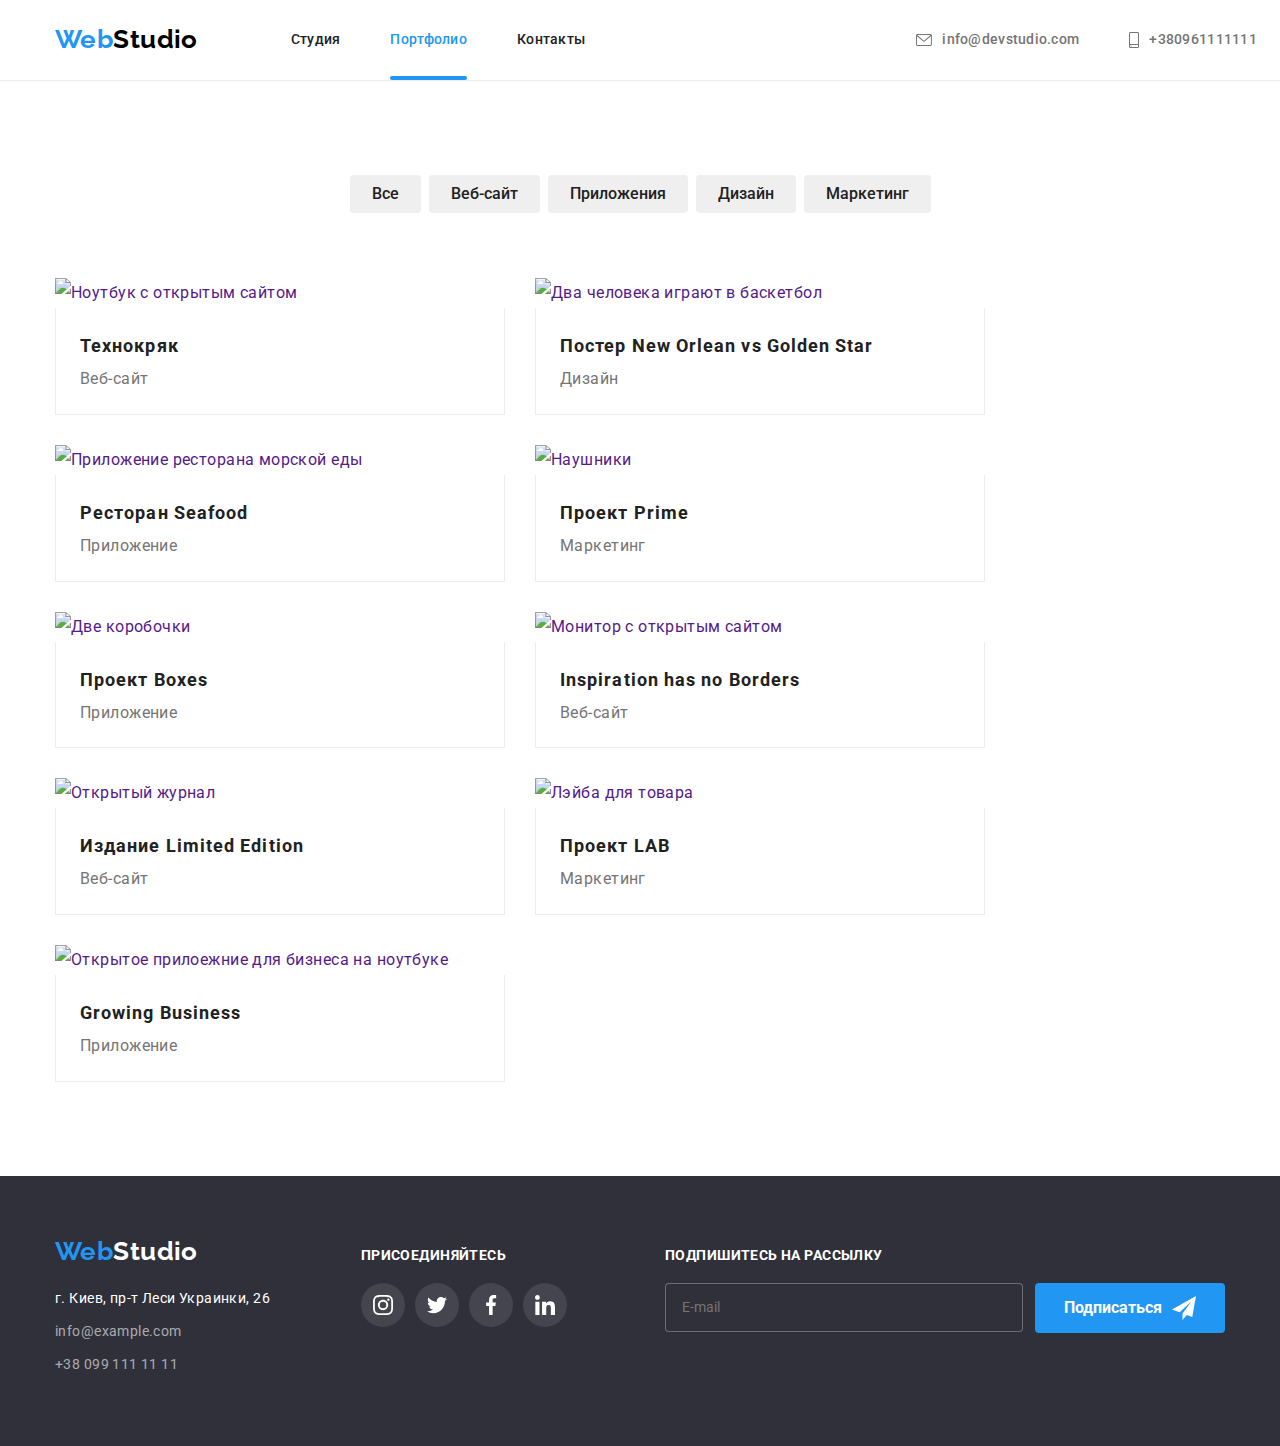
==== portfolio.html @ 62bc82c9 "Add files via upload" ====
<!DOCTYPE html>
<html lang="ru">
<head>
    <meta charset="UTF-8">
    <meta name="viewport" content="width=device-width, initial-scale = 1.0">
    <meta http-equiv="X-UA-Compatible" content="ie=edge">
    <title>Portfolio</title>
    <link rel="stylesheet" href="https://cdnjs.cloudflare.com/ajax/libs/modern-normalize/1.0.0/modern-normalize.min.css" />
    <link rel="preconnect" href="https://fonts.gstatic.com">
    <link href="https://fonts.googleapis.com/css2?family=Raleway:wght@700&family=Roboto:wght@400;500;700;900&display=swap"
        rel="stylesheet">
        <link rel="stylesheet" href="./css/main.min.css" type="text/css">
</head>
<body>
    <header class="header">
        <div class="container" style="display: flex;">
            <nav class="navigation">
                <a href="index.html" class="logo"><span class="logo__web-logo">Web</span>Studio</a>
                <ul class="navigation-list navigation-list--position">
                    <li class="navigation-list__item"><a href="index.html"
                            class="navigation__links hover-focus">Студия</a></li>
                    <li class="navigation-list__item"><a href="portfolio.html"
                            class="navigation__links hover-focus current">Портфолио</a></li>
                    <li class="navigation-list__item"><a href="cotacts.html"
                            class="navigation__links hover-focus">Контакты</a></li>
                </ul>
            </nav>
            <div class="header-contacts header-contacts--position">
                <a href="mailto:info@devstudio.com" class="header-contacts__mail hover-focus">
                    <svg class="header-contacts__icon" width="16" height="12">
                        <use href="./images/header-sprite.svg#icon-envelope" width="16" height="12"></use>
                    </svg>info@devstudio.com</a>
                <a href="tel:+380961111111" class="header-contacts__phone hover-focus">
                    <svg class="header-contacts__icon" width="10" height="16">
                        <use href="./images/header-sprite.svg#icon-smartphone"></use>
                    </svg>+380961111111</a>
            </div>
        </div>
        <button class="mobile-menu-button" data-menu-button>
            <svg class="focus-mobile-icons" width="40" height="40">
                <use class="icon-mobile-menu" href="./images/header-sprite.svg#icon-mobile-menu"></use>
                <use class="icon-mobile-menu-close" href="./images/header-sprite.svg#icon-menu-close"></use>
            </svg>
        </button>
    </header>
    <div class="mobile-menu" data-menu>
        <ul class="mobile-menu__nav-list">
            <li class="mobile-menu__nav-item"><a href="index.html"
                    class="mobile-menu__nav-links hover-focus current-mobile">Студия</a></li>
            <li class="mobile-menu__nav-item"><a href="portfolio.html"
                    class="mobile-menu__nav-links hover-focus">Портфолио</a></li>
            <li class="mobile-menu__nav-item"><a href="cotacts.html" class="mobile-menu__nav-links hover-focus">Контакты</a>
            </li>
        </ul>
        <div class="mobile-menu__contacts">
            <ul class="mobile-menu__contacts-list">
                <li class="mobile-menu__contacts-item"><a href="tel:+380961111111"
                        class="mobile-menu__phone hover-focus">+380961111111</a></li>
                <li class="mobile-menu__contacts-item"><a href="mailto:info@devstudio.com"
                        class="mobile-menu__mail hover-focus">info@devstudio.com</a></li>
            </ul>
        </div>
        <ul class="mobile-menu__social-list">
            <li class="mobile-menu__social-item"><a class="mobile-menu__soc-link" href="">Instagram</a></li>
            <li class="mobile-menu__social-item"><a class="mobile-menu__soc-link" href="">Twitter</a></li>
            <li class="mobile-menu__social-item"><a class="mobile-menu__soc-link" href="">Facebook</a></li>
            <li class="mobile-menu__social-item"><a class="mobile-menu__soc-link" href="">Linkedin</a></li>
        </ul>
    </div> 
    <main>
        <section class="main-content">
        <div class="container">
        <section>
            <ul class="main-content__list">
                <li class="main-content__item"><button type="button" class="main-content__button">Все</button></li>
                <li class="main-content__item"><button type="button" class="main-content__button">Веб-сайт</button></li>
                <li class="main-content__item"><button type="button" class="main-content__button">Приложения</button></li>
                <li class="main-content__item"><button type="button" class="main-content__button">Дизайн</button></li>
                <li class="main-content__item"><button type="button" class="main-content__button">Маркетинг</button></li>
            </ul>
            <ul class="main-content__gallery grid">
                <li class="grid-item main-content__gallery-item"><a href="" class="main-content__gallery-link"><div class="main-content__gallery-overlay">
                    <p>Технокряк это современная площадка распространения коронавируса. Компании используют эту платформу для цифрового
                        шпионажа и атак на защищённые сервера конкурентов.</p></div>
                        <picture>
                            <source srcset="./images/portfolio/desktop/portfoliolink1desktop.jpg 1x, ./images/portfolio/desktop/portfoliolink1desktop@2x.jpg 2x" media="(min-width:1200px)" type="image/jpeg">
                            <source srcset="./images/portfolio/tablet/portfoliolink1tablet.jpg 1x, ./images/portfolio/tablet/portfoliolink1tablet@2x.jpg 2x" media="(min-width:768px)" type="image/jpeg">
                            <source srcset="./images/portfolio/mobile/portfoliolink1mobile.jpg 1x, ./images/portfolio/mobile/portfoliolink1mobile@2x.jpg 2x"media="(max-width:767px)" type="image/jpeg">
                            <img src="./images/portfolio/desktop/portfoliolink1desktop.jpg" alt="Ноутбук с открытым сайтом" class="main-content__image" width="450">
                        </picture>
               <div class="main-content__image-border additional-padding"><h3 class="main-content__image-description">Технокряк</h3><span class="main-content__name">Веб-сайт</span></div></a></li>
                <li class="grid-item main-content__gallery-item"><a href="" class="main-content__gallery-link"><div class="main-content__gallery-overlay">
                    <p>Технокряк это современная площадка распространения коронавируса. Компании используют эту платформу для цифрового
                        шпионажа и атак на защищённые сервера конкурентов.</p>
                </div>
                <picture>
                    <source
                        srcset="./images/portfolio/desktop/portfoliolink2desktop.jpg 1x, ./images/portfolio/desktop/portfoliolink2desktop@2x.jpg 2x"
                        media="(min-width:1200px)" type="image/jpeg">
                    <source
                        srcset="./images/portfolio/tablet/portfoliolink2tablet.jpg 1x, ./images/portfolio/tablet/portfoliolink2tablet@2x.jpg 2x"
                        media="(min-width:768px)" type="image/jpeg">
                    <source
                        srcset="./images/portfolio/mobile/portfoliolink2mobile.jpg 1x, ./images/portfolio/mobile/portfoliolink2mobile@2x.jpg 2x"
                        media="(max-width:767px)" type="image/jpeg">
                    <img src="./images/portfolio/desktop/portfoliolink2desktop.jpg" alt="Два человека играют в баскетбол"
                        class="main-content__image" width="450">
                </picture>
                   <div class="main-content__image-border"><h3 class="main-content__image-description">Постер New Orlean vs Golden Star</h3><span class="main-content__name">Дизайн</span></div></a></li>
                <li class="grid-item main-content__gallery-item"><a href="" class="main-content__gallery-link"><div class="main-content__gallery-overlay">
                    <p>Технокряк это современная площадка распространения коронавируса. Компании используют эту платформу для цифрового
                        шпионажа и атак на защищённые сервера конкурентов.</p>
                </div>
                <picture>
                    <source
                        srcset="./images/portfolio/desktop/portfoliolink3desktop.jpg 1x, ./images/portfolio/desktop/portfoliolink3desktop@2x.jpg 2x"
                        media="(min-width:1200px)" type="image/jpeg">
                    <source
                        srcset="./images/portfolio/tablet/portfoliolink3tablet.jpg 1x, ./images/portfolio/tablet/portfoliolink3tablet@2x.jpg 2x"
                        media="(min-width:768px)" type="image/jpeg">
                    <source
                        srcset="./images/portfolio/mobile/portfoliolink3mobile.jpg 1x, ./images/portfolio/mobile/portfoliolink3mobile@2x.jpg 2x"
                        media="(max-width:767px)" type="image/jpeg">
                    <img src="./images/portfolio/desktop/portfoliolink3desktop.jpg" alt="Приложение ресторана морской еды"
                        class="main-content__image" width="450">
                </picture>
                <div class="main-content__image-border"><h3 class="main-content__image-description">Ресторан Seafood</h3><span class="main-content__name">Приложение</span></div></a></li>
                <li class="grid-item main-content__gallery-item"><a href="" class="main-content__gallery-link"><div class="main-content__gallery-overlay">
                    <p>Технокряк это современная площадка распространения коронавируса. Компании используют эту платформу для цифрового
                        шпионажа и атак на защищённые сервера конкурентов.</p>
                </div>
                <picture>
                    <source
                        srcset="./images/portfolio/desktop/portfoliolink4desktop.jpg 1x, ./images/portfolio/desktop/portfoliolink4desktop@2x.jpg 2x"
                        media="(min-width:1200px)" type="image/jpeg">
                    <source
                        srcset="./images/portfolio/tablet/portfoliolink4tablet.jpg 1x, ./images/portfolio/tablet/portfoliolink4tablet@2x.jpg 2x"
                        media="(min-width:768px)" type="image/jpeg">
                    <source
                        srcset="./images/portfolio/mobile/portfoliolink4mobile.jpg 1x, ./images/portfolio/mobile/portfoliolink4mobile@2x.jpg 2x"
                        media="(max-width:767px)" type="image/jpeg">
                    <img src="./images/portfolio/desktop/portfoliolink4desktop.jpg" alt="Наушники"
                        class="main-content__image" width="450">
                </picture>
                        <div class="main-content__image-border"><h3 class="main-content__image-description">Проект Prime</h3><span class="main-content__name">Маркетинг</span></div></a></li>
                <li class="grid-item main-content__gallery-item"><a href="" class="main-content__gallery-link"><div class="main-content__gallery-overlay">
                    <p>Технокряк это современная площадка распространения коронавируса. Компании используют эту платформу для цифрового
                        шпионажа и атак на защищённые сервера конкурентов.</p>
                </div>
                <picture>
                    <source
                        srcset="./images/portfolio/desktop/portfoliolink5desktop.jpg 1x, ./images/portfolio/desktop/portfoliolink5desktop@2x.jpg 2x"
                        media="(min-width:1200px)" type="image/jpeg">
                    <source
                        srcset="./images/portfolio/tablet/portfoliolink5tablet.jpg 1x, ./images/portfolio/tablet/portfoliolink5tablet@2x.jpg 2x"
                        media="(min-width:768px)" type="image/jpeg">
                    <source
                        srcset="./images/portfolio/mobile/portfoliolink5mobile.jpg 1x, ./images/portfolio/mobile/portfoliolink5mobile@2x.jpg 2x"
                        media="(max-width:767px)" type="image/jpeg">
                    <img src="./images/portfolio/desktop/portfoliolink5desktop.jpg" alt="Две коробочки"
                        class="main-content__image" width="450">
                </picture>
                        <div class="main-content__image-border"><h3 class="main-content__image-description">Проект Boxes</h3><span class="main-content__name">Приложение</span></div></a></li>
                <li class="grid-item main-content__gallery-item"><a href="" class="main-content__gallery-link"><div class="main-content__gallery-overlay">
                    <p>Технокряк это современная площадка распространения коронавируса. Компании используют эту платформу для цифрового
                        шпионажа и атак на защищённые сервера конкурентов.</p>
                </div>
                <picture>
                    <source
                        srcset="./images/portfolio/desktop/portfoliolink6desktop.jpg 1x, ./images/portfolio/desktop/portfoliolink6desktop@2x.jpg 2x"
                        media="(min-width:1200px)" type="image/jpeg">
                    <source
                        srcset="./images/portfolio/tablet/portfoliolink6tablet.jpg 1x, ./images/portfolio/tablet/portfoliolink6tablet@2x.jpg 2x"
                        media="(min-width:768px)" type="image/jpeg">
                    <source
                        srcset="./images/portfolio/mobile/portfoliolink6mobile.jpg 1x, ./images/portfolio/mobile/portfoliolink6mobile@2x.jpg 2x"
                        media="(max-width:767px)" type="image/jpeg">
                    <img src="./images/portfolio/desktop/portfoliolink6desktop.jpg" alt="Монитор с открытым сайтом"
                        class="main-content__image" width="450">
                </picture>
                    <div class="main-content__image-border"><h3 class="main-content__image-description">Inspiration has no Borders</h3><span class="main-content__name">Веб-сайт</span></div></a></li>
                <li class="grid-item main-content__gallery-item"><a href="" class="main-content__gallery-link"><div class="main-content__gallery-overlay">
                    <p>Технокряк это современная площадка распространения коронавируса. Компании используют эту платформу для цифрового
                        шпионажа и атак на защищённые сервера конкурентов.</p>
                </div>
                <picture>
                    <source
                        srcset="./images/portfolio/desktop/portfoliolink7desktop.jpg 1x, ./images/portfolio/desktop/portfoliolink7desktop@2x.jpg 2x"
                        media="(min-width:1200px)" type="image/jpeg">
                    <source
                        srcset="./images/portfolio/tablet/portfoliolink7tablet.jpg 1x, ./images/portfolio/tablet/portfoliolink7tablet@2x.jpg 2x"
                        media="(min-width:768px)" type="image/jpeg">
                    <source
                        srcset="./images/portfolio/mobile/portfoliolink7mobile.jpg 1x, ./images/portfolio/mobile/portfoliolink7mobile@2x.jpg 2x"
                        media="(max-width:767px)" type="image/jpeg">
                    <img src="./images/portfolio/desktop/portfoliolink7desktop.jpg" alt="Открытый журнал"
                        class="main-content__image" width="450">
                </picture>
                        <div class="main-content__image-border"><h3 class="main-content__image-description">Издание Limited Edition</h3><span class="main-content__name">Веб-сайт</span></div></a></li>
                <li class="grid-item main-content__gallery-item"><a href="" class="main-content__gallery-link"><div class="main-content__gallery-overlay">
                    <p>Технокряк это современная площадка распространения коронавируса. Компании используют эту платформу для цифрового
                        шпионажа и атак на защищённые сервера конкурентов.</p>
                </div>
                <picture>
                    <source
                        srcset="./images/portfolio/desktop/portfoliolink8desktop.jpg 1x, ./images/portfolio/desktop/portfoliolink8desktop@2x.jpg 2x"
                        media="(min-width:1200px)" type="image/jpeg">
                    <source
                        srcset="./images/portfolio/tablet/portfoliolink8tablet.jpg 1x, ./images/portfolio/tablet/portfoliolink8tablet@2x.jpg 2x"
                        media="(min-width:768px)" type="image/jpeg">
                    <source
                        srcset="./images/portfolio/mobile/portfoliolink8mobile.jpg 1x, ./images/portfolio/mobile/portfoliolink8mobile@2x.jpg 2x"
                        media="(max-width:767px)" type="image/jpeg">
                    <img src="./images/portfolio/desktop/portfoliolink8desktop.jpg" alt="Лэйба для товара"
                        class="main-content__image" width="450">
                </picture>
                    <div class="main-content__image-border"><h3 class="main-content__image-description">Проект LAB</h3><span class="main-content__name">Маркетинг</span></div></a></li>
                <li class="grid-item main-content__gallery-item"><a href="" class="main-content__gallery-link"><div class="main-content__gallery-overlay">
                    <p>Технокряк это современная площадка распространения коронавируса. Компании используют эту платформу для цифрового
                        шпионажа и атак на защищённые сервера конкурентов.</p>
                </div>
                <picture>
                    <source
                        srcset="./images/portfolio/desktop/portfoliolink9desktop.jpg 1x, ./images/portfolio/desktop/portfoliolink9desktop@2x.jpg 2x"
                        media="(min-width:1200px)" type="image/jpeg">
                    <source
                        srcset="./images/portfolio/tablet/portfoliolink9tablet.jpg 1x, ./images/portfolio/tablet/portfoliolink9tablet@2x.jpg 2x"
                        media="(min-width:768px)" type="image/jpeg">
                    <source
                        srcset="./images/portfolio/mobile/portfoliolink9mobile.jpg 1x, ./images/portfolio/mobile/portfoliolink9mobile@2x.jpg 2x"
                        media="(max-width:767px)" type="image/jpeg">
                    <img src="./images/portfolio/desktop/portfoliolink9desktop.jpg" alt="Открытое прилоежние для бизнеса на ноутбуке"
                        class="main-content__image" width="450">
                </picture>
                    <div class="main-content__image-border"><h3 class="main-content__image-description">Growing Business</h3><span class="main-content__name">Приложение</span></div></a></li>
            </ul>
            </div>
        </section>
        </div>
        </section>
    </main> 
    <footer class="footer">
        <div class="container">
            <div class="footer__flex-box">
                <div class="footer__information footer_information--position">
                    <a href="index.html" class="footer__logo logo"><span class="logo__web-logo">Web</span>Studio</a>
                    <address class="footer__address">
                        <p class="footer__exact-address">г. Киев, пр-т Леси Украинки, 26</p>
                        <ul class="footer__list">
                            <li class="footer__list-item"><a href="mailto:info@example.com"
                                    class="footer__mail hover-focus">info@example.com</a></li>
                            <li class="footer__list-item"><a href="tel:+380991111111" class="footer__phone hover-focus">+38
                                    099 111 11 11</a></li>
                        </ul>
                    </address>
                </div>
                <div class="social-icons-footer social-icons-footer--position">
                    <h3 class="social-icons-footer__heading">ПРИСОЕДИНЯЙТЕСЬ</h3>
                    <ul class="social-icons-footer__list">
                        <li class="social-icons-footer-list__item">
                            <a href="" class="social-icon-footer__link">
                                <svg width="20" height="20" class="social-footer-icon">
                                    <use href="./images/social-sprite.svg#icon-instagram"></use>
                                </svg></a>
                        </li>
                        <li class="social-icons-footer-list__item">
                            <a href="" class="social-icon-footer__link">
                                <svg width="20" height="20" class="social-footer-icon">
                                    <use href="./images/social-sprite.svg#icon-twitter"></use>
                                </svg></a>
                        </li>
                        <li class="social-icons-footer-list__item">
                            <a href="" class="social-icon-footer__link">
                                <svg width="20" height="20" class="social-footer-icon">
                                    <use href="./images/social-sprite.svg#icon-facebook"></use>
                                </svg></a>
                        </li>
                        <li class="social-icons-footer-list__item">
                            <a href="" class="social-icon-footer__link">
                                <svg width="20" height="20" class="social-footer-icon">
                                    <use href="./images/social-sprite.svg#icon-linkedin"></use>
                                </svg></a>
                        </li>
                    </ul>
                </div>
                <div class="follow-us follow-us--position">
                    <h3 class="follow-us__heading">ПОДПИШИТЕСЬ НА РАССЫЛКУ</h3>
                    <div class="follow-us__form">
                        <form>
                            <label>
                                <input class="follow-us__mailing" name="subscribe-on-mailing" placeholder="E-mail"
                                    type="email">
                            </label>
                        </form>
                        <button class="follow-us__button button-styles" type="button">
                            <p class="follow-us__button-text">Подписаться</p><svg width="24" height="24"
                                class="follow-us__icon">
                                <use href="./images/form-sprite.svg#icon-send"></use>
                            </svg>
                        </button>
                    </div>
                </div>
            </div>
        </div>
    </footer>
    <script src="./js/mobile_menu.js"></script>
</body>
    </html>
---- css/main.min.css ----
:root{--grid-item: 3}.container{width:100%;padding-left:15px;padding-right:15px}@media screen and (min-width: 480px){.container{width:480px;margin-right:auto;margin-left:auto}}@media screen and (min-width: 768px){.container{width:768px;margin-right:auto;margin-left:auto}}@media screen and (min-width: 1200px){.container{width:1200px;margin-left:auto;margin-right:auto}}@media screen and (max-width: 479px){.container{width:479px;margin:0 auto}}.header{background:#fff;border-bottom:1px solid #ececec;display:flex}@media screen and (min-width: 768px) and (max-width: 1199.98px){.header{height:80px}}@media screen and (min-width: 0px) and (max-width: 480px){.header{width:480px}}.header-contacts__icon{margin-right:10px;fill:currentColor}.header-contacts__mail{display:flex;align-items:center;text-decoration:none;font-family:"Roboto",sans-serif;font-weight:500;font-size:14px;line-height:1.1;letter-spacing:0.02em;color:#757575;transition-property:color;transition-duration:250ms;transition-timing-function:cubic-bezier(0.4, 0, 0.2, 1)}.header-contacts__phone{text-decoration:none;font-family:"Roboto",sans-serif;font-weight:500;font-size:14px;line-height:1.1;letter-spacing:0.02em;color:#757575;margin-left:50px;display:flex;align-items:center;transition-property:color;transition-duration:250ms;transition-timing-function:cubic-bezier(0.4, 0, 0.2, 1)}.header-contacts--position{display:flex;margin-left:331px;margin-right:215px;padding:32px 0}@media screen and (max-width: 767.98px){.header-contacts{display:none}}@media screen and (min-width: 768px) and (max-width: 1199.98px){.header-contacts{margin-left:84px;flex-direction:column}}@media screen and (min-width: 768px) and (max-width: 1199.98px){.header-contacts__phone{margin-left:0;font-size:12px;line-height:1.1;letter-spacing:0.02em}}@media screen and (min-width: 768px) and (max-width: 1199.98px){.header-contacts__mail{font-size:12px;line-height:1.1;letter-spacing:0.02em;margin-bottom:10px}}@media screen and (min-width: 1200px){.header-contacts{display:flex;margin-left:331px;margin-right:215px;padding:32px 0}}.logo{text-decoration:none;font-family:"Raleway",sans-serif;font-weight:bold;font-size:26px;line-height:1.2;color:#000;display:flex;align-items:center;margin-right:93px}.logo__web-logo{color:#2196f3}@media screen and (min-width: 0px) and (max-width: 767.98px){.logo{font-size:24px;line-height:1.1;margin-right:276px}}@media screen and (min-width: 768px) and (max-width: 1199.98px){.logo{margin-right:88px}}.banner{background-image:linear-gradient(to right, rgba(47,48,58,0.4), rgba(47,48,58,0.4)),url(../images/hero/hero.mobile.jpg);background-color:#2f303a;background-repeat:no-repeat;background-size:cover;width:100%}@media (min-device-pixel-ratio: 2), (min-resolution: 192dpi), (min-resolution: 2dppx){.banner .banner{background-image:linear-gradient(to right, rgba(47,48,58,0.4), rgba(47,48,58,0.4)),url(../images/hero/hero.mobile@2x.jpg)}}@media screen and (min-width: 768px){.banner{background-image:linear-gradient(to right, rgba(47,48,58,0.4), rgba(47,48,58,0.4)),url(../images/hero/hero.tablet.jpg)}}@media screen and (min-width: 768px) and (min-device-pixel-ratio: 2), screen and (min-width: 768px) and (min-resolution: 192dpi), screen and (min-width: 768px) and (min-resolution: 2dppx){.banner{background-image:linear-gradient(to right, rgba(47,48,58,0.4), rgba(47,48,58,0.4)),url(../images/hero/hero.tablet@2x.jpg)}}@media screen and (min-width: 1200px){.banner{background-image:linear-gradient(to right, rgba(47,48,58,0.4), rgba(47,48,58,0.4)),url(../images/hero/hero.desktop.jpg)}}@media screen and (min-width: 1200px) and (min-device-pixel-ratio: 2), screen and (min-width: 1200px) and (min-resolution: 192dpi), screen and (min-width: 1200px) and (min-resolution: 2dppx){.banner{background-image:linear-gradient(to right, rgba(47,48,58,0.4), rgba(47,48,58,0.4)),url(../images/hero/hero.desktop@2x.jpg)}}.banner--position{padding-top:200px;padding-bottom:200px}@media screen and (min-width: 480px){.banner{width:480px;margin-left:auto;margin-right:auto}}@media screen and (min-width: 768px){.banner{width:768px;margin-left:auto;margin-right:auto}}@media screen and (min-width: 1200px){.banner{width:100%}}@media screen and (max-width: 1200px){.banner{height:400px}.banner--position{padding-top:118px;padding-bottom:118px}}@media screen and (max-width: 479px){.banner{width:480px;margin:0 auto}}.banner__button{display:flex;align-items:center;margin-right:auto;margin-left:auto;padding:10px 32px;transition-property:background-color;transition-duration:250ms;transition-timing-function:cubic-bezier(0.4, 0, 0.2, 1)}.banner__heading{font-size:26px;line-height:1.61;font-weight:900;text-align:center;letter-spacing:0.06em;text-transform:uppercase;color:#fff;max-width:696px;margin-right:auto;margin-left:auto;margin-top:0px;margin-bottom:30px}@media screen and (min-width: 480px){.banner__heading{font-size:26px;width:360px;line-height:1.61}}@media screen and (min-width: 768px){.banner__heading{font-size:26px;width:360px;line-height:1.61}}@media screen and (min-width: 1200px){.banner__heading{font-size:44px;width:696px;line-height:1.36}}.our-qualities{padding-top:94px;padding-bottom:94px}.our-qualities-list__item{list-style:none;--grid-item: 1;height:251px}.our-qualities-list__heading{font-size:14px;line-height:1.1;text-transform:uppercase;color:#212121;margin-bottom:10px}.qualities-icon-block{display:flex;justify-content:center;align-items:center;height:120px;background-color:#f5f4fa}.our-qualities__description{margin-top:30px}@media screen and (min-width: 480px){.our-qualities-list__item{--grid-item: 1}}@media screen and (min-width: 768px){.our-qualities-list__item{--grid-item: 2}}@media screen and (min-width: 1200px){.our-qualities-list__item{--grid-item: 4}}@media screen and (max-width: 1200px){.our-qualities{padding-top:60px;padding-bottom:60px}}@media screen and (max-width: 767.98px){.our-qualities-list__item{height:226px}}.grid{display:flex;flex-wrap:wrap;margin-bottom:0px;padding-left:0px;margin-left:-30px;margin-top:-30px}.grid-item{flex-basis:calc((100% - 30px * var(--grid-item)) / var(--grid-item));margin-left:30px;margin-top:30px}.our-work-section--position{padding-bottom:94px}.our-work-section__heading{margin-bottom:50px;margin-top:0px;font-size:36px;line-height:1.2;text-align:center;color:#212121}.our-work-section__list{display:flex;justify-content:center;align-items:center}.our-work-section{display:none}@media screen and (min-width: 480px){.our-work-section{display:none}}@media screen and (min-width: 768px){.our-work-section{display:none}}@media screen and (min-width: 1200px){.our-work-section{display:initial}}.our-work-section-list__item{position:relative;list-style:none}.our-work-section-list-item__description{position:absolute;bottom:0;width:100%;display:flex;align-items:center;justify-content:center;background-color:rgba(47,48,58,0.8);padding-top:27px;padding-bottom:27px}.our-work-section-list-item__description>h3{font-size:14px;line-height:1.1;color:#fff}.our-qualities-icon-list{padding:0;display:flex;align-items:center;margin-bottom:30px}.our-qualities-icon-list__item{list-style:none}.our-team__icon-list--position{display:flex;justify-content:center;padding:0;margin-top:16px}.our-team__social-icon{fill:#afb1b8;transition-property:fill;transition-duration:250ms;transition-timing-function:cubic-bezier(0.4, 0, 0.2, 1)}.our-team__icon-link{display:flex;width:44px;height:44px;justify-content:center;align-items:center;border-radius:50%;transition-property:background-color;transition-duration:250ms;transition-timing-function:cubic-bezier(0.4, 0, 0.2, 1)}.our-team__icon-link:hover,.our-team__icon-link:focus{background-color:#2196f3;border-radius:50%}.our-team__icon-link:hover .our-team__social-icon,.our-team__icon-link:focus .our-team__social-icon{fill:#fff}.our-team__icon-item{list-style:none}.our-team__icon-item:not(:last-child){padding-right:10px}.our-team-section{background:#f5f4fa}.our-team-section--position{padding-top:94px;padding-bottom:94px}.our-team-section__heading{margin-bottom:50px;margin-top:0px;font-size:36px;line-height:1.2;text-align:center;color:#212121}@media screen and (max-width: 1200px){.our-team-section--position{padding-top:60px;padding-bottom:60px}}@media screen and (min-width: 0px) and (max-width: 480px){.our-team-section{width:480px}}.our-team__list-item{--grid-item: 1;list-style:none;box-shadow:0px 1px 3px rgba(0,0,0,0.12),0px 1px 1px rgba(0,0,0,0.14),0px 2px 1px rgba(0,0,0,0.2)}@media screen and (min-width: 480px){.our-team__list-item{--grid-item: 1}}@media screen and (min-width: 768px){.our-team__list-item{--grid-item: 2}}@media screen and (min-width: 1200px){.our-team__list-item{--grid-item: 4}}.navigation{display:flex}.navigation-list--position{display:flex;padding-left:0px;align-items:center}.navigation-list__item{position:relative;list-style:none;margin-right:50px}.navigation-list__item:last-child{margin-right:0px}@media screen and (max-width: 767.98px){.navigation-list{display:none}}@media screen and (max-width: 767.98px){.navigation{padding-top:16px;padding-bottom:16px}}@media screen and (min-width: 768px) and (max-width: 1199.98px){.navigation-list{height:48px}}.our-team__name{font-weight:500;font-size:16px;line-height:1.2;letter-spacing:0.03em;color:#212121;margin-bottom:10px;margin-top:0px;text-align:center}.our-team__description{background:#fff;padding-top:30px;padding-bottom:30px}.our-team__duty{font-size:16px;line-height:1.2;margin-top:0px;margin-bottom:0px;text-align:center}body{font-family:'Roboto', sans-serif;font-size:14px;line-height:1.71;letter-spacing:0.03em;color:#757575}h1,h2,h3,h4,h5,h6{padding:0;margin:0}p{margin:0}img{display:block;max-width:100%;height:auto}.visually-hidden{position:absolute;width:1px;height:1px;margin:-1px;padding:0;overflow:hidden;border:0;clip:rect(0 0 0 0)}.hover-focus:hover,.hover-focus:focus{color:#2196f3}.button-styles{font-family:'Roboto', sans-serif;cursor:pointer;background:#2196f3;color:#fff;font-size:16px;font-weight:bold;line-height:1.87;border-radius:4px}.button-styles:hover,.button-styles:focus{background:#188ce8;box-shadow:0px 4px 4px rgba(0,0,0,0.15)}.navigation__links{text-decoration:none;font-family:'Roboto', sans-serif;font-weight:500;font-size:14px;line-height:1.1;letter-spacing:0.02em;color:#212121;transition-property:color;transition-duration:250ms;transition-timing-function:cubic-bezier(0.4, 0, 0.2, 1)}.current{color:#2196f3}.current::after{content:'';position:absolute;bottom:-28px;left:0;width:100%;height:4px;background-color:#2196f3;border-radius:2px;pointer-events:none}.modal__icons-hover:hover{fill:#2196f3}.modal__inputs--styles:hover{border-color:#2196f3}.our-clients{margin-top:94px;margin-bottom:94px;text-align:center;color:#212121}.our-clients-list{display:flex}.our-clients__heading{font-size:36px;line-height:1.2;margin-top:0;margin-bottom:50px}@media screen and (max-width: 1200px){.our-clients{margin-top:60px;margin-bottom:60px}}.clients-list__item{list-style:none;width:170px;height:90px;border:1px solid #afb1b8;border-radius:4px;--grid-item: 2;transition-property:background-color;transition-duration:250ms;transition-timing-function:cubic-bezier(0.4, 0, 0.2, 1)}.clients-list__item:hover,.clients-list__item:focus{border-color:#2196f3}@media screen and (min-width: 480px){.clients-list__item{--grid-item: 2}}@media screen and (min-width: 768px){.clients-list__item{--grid-item: 3}}@media screen and (min-width: 1200px){.clients-list__item{--grid-item: 6}}.clients-list-item__logo{fill:#afb1b8;transition-property:fill;transition-duration:250ms;transition-timing-function:cubic-bezier(0.4, 0, 0.2, 1)}.clients-list-item__logo-link{display:flex;justify-content:center;align-items:center;width:100%;height:100%}.clients-list-item__logo-link:hover .clients-list-item__logo,.clients-list-item__logo-link:focus .clients-list-item__logo{fill:#2196f3}.footer{background:#2f303a;padding-top:60px;padding-bottom:60px}@media screen and (min-width: 480px){.footer{width:100%}}@media screen and (min-width: 0px) and (max-width: 479px){.footer{width:479px}}.footer_information--position{display:flex;flex-direction:column;flex-basis:calc((50% - 45px) / 2)}.footer__address{color:#fff;font-style:normal;margin-top:0px;margin-bottom:9px}.footer__exact-address{margin-bottom:9px}.footer__logo{color:#fff;margin-bottom:20px}.logo__web-logo{color:#2196f3}.footer__mail{font-style:normal;text-decoration:none;color:rgba(255,255,255,0.6);transition-property:color;transition-duration:250ms;transition-timing-function:cubic-bezier(0.4, 0, 0.2, 1)}.footer__phone{font-style:normal;text-decoration:none;color:rgba(255,255,255,0.6);transition-property:color;transition-duration:250ms;transition-timing-function:cubic-bezier(0.4, 0, 0.2, 1)}.footer__list-item{list-style:none}.footer__list-item:first-child{margin-bottom:9px}.footer__list{padding-left:0px;margin-top:0px;margin-bottom:0px}@media screen and (min-width: 450px) and (max-width: 1199.98px){.footer__logo{margin-right:auto;margin-left:auto}.footer__list{padding-left:40px}}@media screen and (min-width: 768px) and (max-width: 1199.98px){.footer__exact-address{white-space:nowrap}.footer_information--position{margin-right:165px}}@media screen and (min-width: 0px) and (max-width: 449.98px){.footer__logo{margin-right:auto;margin-left:auto}.footer__list{padding-left:40px}}.footer__flex-box{display:flex;align-items:baseline}@media screen and (min-width: 480px) and (max-width: 767.98px){.footer__flex-box{flex-direction:column;align-items:center;align-content:space-between}.footer__flex-box>.footer__information{padding-bottom:60px}.footer__flex-box>.social-icons-footer{padding-bottom:60px;margin:0;align-items:center}.footer__flex-box>.follow-us{align-items:center;flex-basis:unset;width:450px;margin:0}}@media screen and (min-width: 768px) and (max-width: 1199.98px){.footer__flex-box{display:flex;flex-wrap:wrap;justify-content:center}}@media screen and (min-width: 0px) and (max-width: 479.98px){.footer__flex-box{flex-direction:column;align-items:center;align-content:space-between}.footer__flex-box>.footer__information{padding-bottom:60px}.footer__flex-box>.social-icons-footer{padding-bottom:60px;margin:0;align-items:center}.footer__flex-box>.follow-us{align-items:center;flex-basis:unset;width:450px;margin:0}}.social-icons-footer--position{display:flex;flex-direction:column;margin-left:70px;flex-basis:calc((50% - 45px) / 2)}.social-icons-footer__list{display:flex;align-items:center;margin:0;padding:0}.social-icons-footer__heading{font-size:14px;line-height:1.1;margin:0;padding-bottom:20px;color:#fff}@media screen and (min-width: 768px) and (max-width: 1199.98px){.social-icons-footer--position{margin-left:0;margin-bottom:102px}}.social-icons-footer-list__item{list-style:none}.social-icons-footer-list__item:not(:last-child){padding-right:10px}.social-icon-footer__link{display:flex;justify-content:center;align-items:center;width:44px;height:44px;border-radius:50%;background-color:rgba(255,255,255,0.1);transition-property:background-color;transition-duration:250ms;transition-timing-function:cubic-bezier(0.4, 0, 0.2, 1)}.social-icon-footer__link:hover,.social-icon-footer__link:focus{background-color:#2196f3}.social-icon-footer__link .social-footer-icon{fill:#fff}.follow-us__form{display:flex}.follow-us__button{display:flex;align-items:center;justify-content:center;border:none;padding:10px 29px;margin-left:12px;transition-property:background-color;transition-duration:250ms;transition-timing-function:cubic-bezier(0.4, 0, 0.2, 1)}.follow-us__button-text{font-size:16px;color:#fff;line-height:1.87}.follow-us__heading{font-size:14px;line-height:1.1;margin:0;padding-bottom:20px;color:#fff}.follow-us__icon{fill:#fff;margin-left:10px}.follow-us__mailing{background-color:#2f303a;border-radius:4px;width:358px;border:1px solid rgba(255,255,255,0.3);box-shadow:rgba(0,0,0,0.15);padding-left:16px;padding-top:15px;padding-bottom:15px}.follow-us--position{display:flex;align-items:flex-start;flex-basis:calc(50% - 15px);flex-direction:column;margin-left:93px}@media screen and (min-width: 480px) and (max-width: 1199.98px){.follow-us__form{display:block;width:450px}.follow-us__button{margin-top:20px;margin-left:auto;margin-right:auto}.follow-us__mailing{width:450px}}@media screen and (min-width: 768px) and (max-width: 1199.98px){.follow-us--position{margin-left:0}}@media screen and (max-width: 479.98px){.follow-us__form{display:block;width:450px}.follow-us__button{margin-top:20px;margin-left:auto;margin-right:auto}.follow-us__mailing{width:450px}}.main-content__list{margin-top:0px;margin-bottom:50px;padding-left:0px;display:flex;justify-content:center}.main-content__button{cursor:pointer;font-family:inherit;font-weight:500;font-size:16px;line-height:1.62;color:#212121;padding:6px 22px;border:none;border-radius:4px;transition-property:color background-color box-shadow;transition-duration:250ms;transition-timing-function:cubic-bezier(0.4, 0, 0.2, 1)}.main-content__button:hover{color:#f5f4fa;background-color:#2196f3;box-shadow:2px 2px 4px 1px rgba(0,0,0,0.64)}.main-content__button:focus{color:#f5f4fa;background-color:#2196f3;box-shadow:2px 2px 4px 1px rgba(0,0,0,0.64)}.main-content__item{height:38px;text-align:center;list-style:none}.main-content__item:not(:last-child){margin-right:8px}@media screen and (min-width: 480px) and (max-width: 767.98px){.main-content__list{display:flex;height:91px;flex-wrap:wrap;justify-content:flex-start;margin-bottom:40px}}@media screen and (min-width: 480px){.main-content__item{margin-bottom:15px}}@media screen and (min-width: 0px) and (max-width: 479.98px){.main-content__list{display:flex;height:91px;flex-wrap:wrap;justify-content:flex-start;margin-bottom:40px}}.main-content__gallery{list-style:none}.main-content__gallery-item{--grid-item: 1;flex-basis:calc((100% - 30px * var(--grid-item)) / var(--grid-item));margin-left:30px;margin-top:30px;position:relative;transition-property:box-shadow;transition-duration:250ms;transition-timing-function:cubic-bezier(0.4, 0, 0.2, 1)}.main-content__gallery-item:hover,.main-content__gallery-item:focus{box-shadow:0px 1px 1px rgba(0,0,0,0.12),0px 4px 4px rgba(0,0,0,0.06),1px 4px 6px rgba(0,0,0,0.16)}.main-content__gallery-item:hover .main-content__gallery-overlay{opacity:1;bottom:106.6px;height:294px}.main-content__gallery-link{font-size:16px;line-height:1.87;text-decoration:none}.main-content__image-border{border-left:1px solid #eee;border-bottom:1px solid #eee;border-right:1px solid #eee;padding:20px 24px}.main-content__image-description{font-size:18px;line-height:2;letter-spacing:0.06em;color:#212121;margin-top:0px;margin-bottom:0px}.main-content__name{color:#757575}@media screen and (min-width: 480px){.main-content__gallery-item{--grid-item: 1}}@media screen and (min-width: 768px){.main-content__gallery-item{--grid-item: 2}}@media screen and (min-width: 1200px){.main-content__gallery-item{--grid-item: 3}}@media screen and (min-width: 768px) and (max-width: 1199px){.additional-padding{padding-bottom:56px}}.main-content{padding-top:94px;padding-bottom:94px}@media screen and (max-width: 1200px){.main-content{padding-top:60px;padding-bottom:60px}}.main-content__gallery-overlay{position:absolute;color:#fff;background:rgba(33,150,243,0.9);font-size:18px;line-height:28px;padding:63px 24px;opacity:0;bottom:0;width:100%;height:0;transition:0.4s ease-in-out}.backdrop{position:fixed;display:flex;justify-content:center;align-items:center;background-color:rgba(0,0,0,0.2);width:100%;height:100%;top:0;left:0;opacity:1}.is-hidden .modal{transform:translate(100%, -100%) scale(0.4)}.modal{position:relative;width:528px;height:581px;background-color:#fff;border-radius:4px;transition:transform 700ms ease-in-out;padding:40px 40px;padding-bottom:0px}.modal__btn-close{position:absolute;right:8px;top:8px;display:flex;justify-content:center;align-items:center;padding:0;border:1px solid rgba(0,0,0,0.1);border-radius:50%;background-color:#fff;padding:6px;cursor:pointer}.modal__btn-close:hover{fill:#2196f3}.is-hidden{transform:opacity 0.5}.is-hidden{opacity:0;visibility:hidden;pointer-events:none;transition-property:opacity, visibility;transition-duration:500ms;transition-timing-function:lineara}.modal__list{list-style:none;padding:0;margin:0}.modal__heading{color:#000;font-size:20px;line-height:0.8;margin-bottom:12px}.inputs-label{font-size:12px;line-height:14px;letter-spacing:0.12px;margin-bottom:4px}.modal__inputs--styles{width:448px;height:40px;padding:0;border:1px solid rgba(33,33,33,0.2);border-radius:4px;cursor:pointer;padding-left:42px}.modal__list-item{position:relative}.modal__list-item:not(:last-child){margin-bottom:10px}.modal__icon-position{position:absolute;left:12px;transform:translateY(50%)}.modal__form{display:flex;align-items:center}.modal__textarea{width:448px;height:138px;resize:none;border:1px solid rgba(33,33,33,0.2);border-radius:4px;padding:12px 16px;cursor:pointer}.modal__checkbox-block{position:relative;margin-top:20px;display:flex;justify-content:center;white-space:nowrap}.modal__custom-checkbox{width:16px;height:15px;margin-right:8px;display:inline-block}.check__text{display:inline-block}.modal__checkbox{position:absolute;display:block;border:2px solid #212121;width:16px;height:15px;border-radius:4px}.modal__check{display:flex;align-items:center}.check__icon-check{position:absolute;z-index:-1}.check__input:checked+.modal__custom-checkbox .check__icon-check{z-index:3}.check__agreemnet-link{color:#2196f3}.modal__button{border:none;padding:10px 55px;transition-property:background-color;transition-duration:250ms;transition-timing-function:cubic-bezier(0.4, 0, 0.2, 1)}.modal__button-flex{display:flex;justify-content:center;margin-top:30px}@media screen and (max-width: 1200px){.modal{width:450px}.modal__inputs--styles{width:370px}.modal__textarea{width:370px;height:120px}.check__text{font-size:12px;line-height:1.1}}.mobile-menu-button{border:none;background:transparent;width:40px;height:40px;position:relative;z-index:105;top:10px;bottom:10px}.mobile-menu-button.is-open .icon-mobile-menu-close{opacity:1;pointer-events:initial}.mobile-menu-button.is-open .icon-mobile-menu{opacity:0;pointer-events:none}.mobile-menu-button:focus .icon-mobile-menu{fill:#2196f3}.mobile-menu-button:hover .icon-mobile-menu{fill:#2196f3}.mobile-menu-button:focus .icon-mobile-menu-close{fill:#2196f3}.mobile-menu-button:hover .icon-mobile-menu-close{fill:#2196f3}.icon-mobile-menu-close{opacity:0;pointer-events:none}.icon-mobile-menu{opacity:1;pointer-events:initial;fill:#000}@media screen and (min-width: 767.98px){.mobile-menu-button{display:none}}.mobile-menu{background:#fff;position:fixed;top:0;right:-100%;z-index:100;width:100%;height:100vh;transition:right 0.5s}.mobile-menu.is-open{right:0}.mobile-menu__nav-item{list-style:none}.mobile-menu__nav-item:not(:last-child){padding-bottom:32px}.mobile-menu__nav-links{text-decoration:none;font-weight:500;font-size:40px;line-height:1.2;letter-spacing:0.02em;color:#212121}.current-mobile{color:#2196f3}.mobile-menu__contacts{margin-top:302px}.mobile-menu__contacts-item{list-style:none}.mobile-menu__contacts-item:first-child{padding-bottom:32px}.mobile-menu__phone{text-decoration:none;font-size:34px;line-height:1.2;font-weight:500;letter-spacing:0.02em;color:#2196f3}.mobile-menu__mail{text-decoration:none;font-size:24px;line-height:1.2;font-weight:500;letter-spacing:0.02em;color:#757575}.mobile-menu__social-list{display:flex;align-items:center;margin-top:64px}.mobile-menu__social-item:last-child{border-right:none}.mobile-menu__social-item{list-style:none;padding-left:10px;border-right:1px solid #757575;border-color:rgba(33,33,33,0.2)}.mobile-menu__social-item:not(:last-child){padding-right:10px}.mobile-menu__soc-link{text-decoration:none;font-size:18px;line-height:1.2;font-weight:500;letter-spacing:00.02em;color:#2196f3}@media screen and (min-width: 0px) and (max-width: 767px){.mobile-menu{height:796px}}
/*# sourceMappingURL=main.min.css.map */
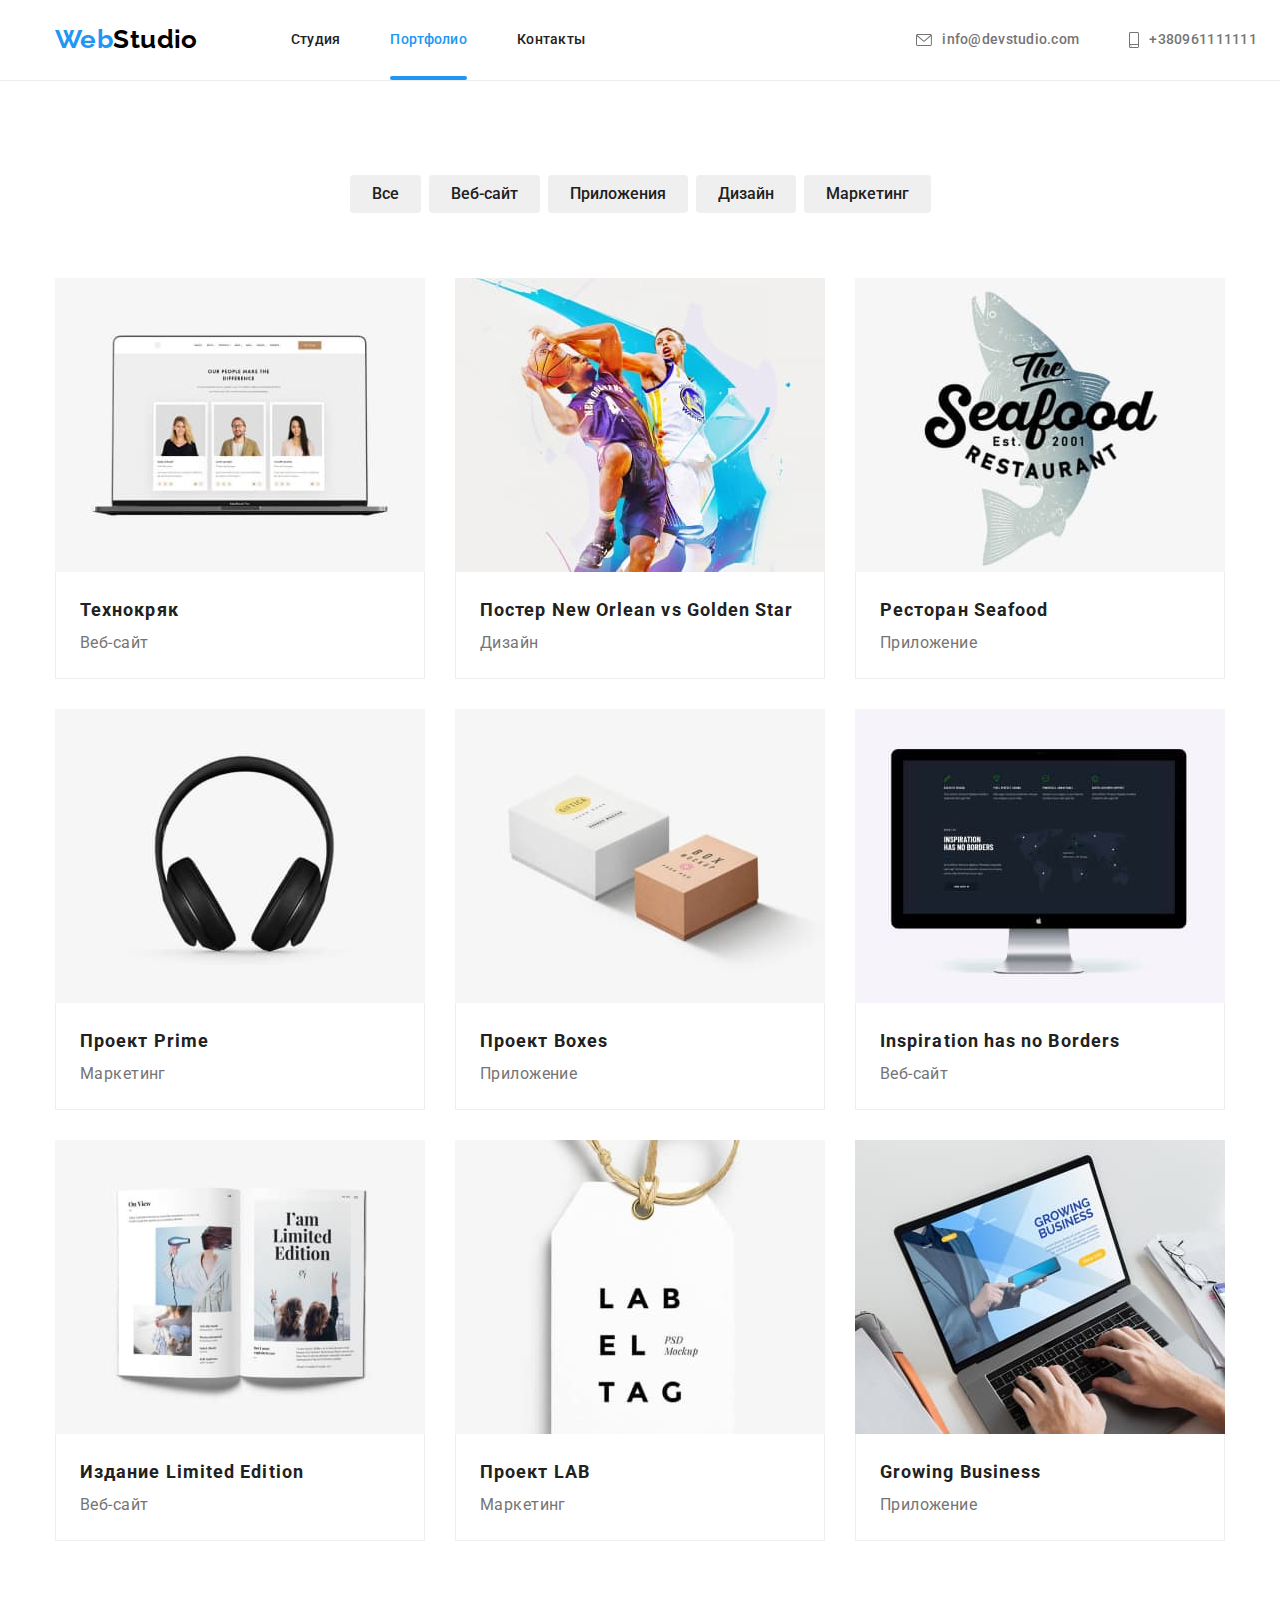
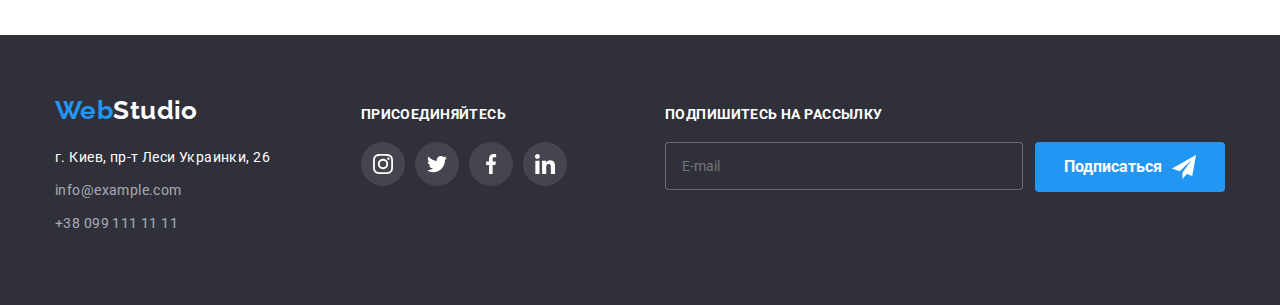
==== commit 7f08ed1a: "Add files via upload" ====
--- a/portfolio.html
+++ b/portfolio.html
@@ -46,9 +46,9 @@
     <div class="mobile-menu" data-menu>
         <ul class="mobile-menu__nav-list">
             <li class="mobile-menu__nav-item"><a href="index.html"
-                    class="mobile-menu__nav-links hover-focus current-mobile">Студия</a></li>
+                    class="mobile-menu__nav-links hover-focus ">Студия</a></li>
             <li class="mobile-menu__nav-item"><a href="portfolio.html"
-                    class="mobile-menu__nav-links hover-focus">Портфолио</a></li>
+                    class="mobile-menu__nav-links hover-focus current-mobile">Портфолио</a></li>
             <li class="mobile-menu__nav-item"><a href="cotacts.html" class="mobile-menu__nav-links hover-focus">Контакты</a>
             </li>
         </ul>
--- a/css/main.min.css
+++ b/css/main.min.css
@@ -1,2 +1,2 @@
-:root{--grid-item: 3}.container{width:100%;padding-left:15px;padding-right:15px}@media screen and (min-width: 480px){.container{width:480px;margin-right:auto;margin-left:auto}}@media screen and (min-width: 768px){.container{width:768px;margin-right:auto;margin-left:auto}}@media screen and (min-width: 1200px){.container{width:1200px;margin-left:auto;margin-right:auto}}@media screen and (max-width: 479px){.container{width:479px;margin:0 auto}}.header{background:#fff;border-bottom:1px solid #ececec;display:flex}@media screen and (min-width: 768px) and (max-width: 1199.98px){.header{height:80px}}@media screen and (min-width: 0px) and (max-width: 480px){.header{width:480px}}.header-contacts__icon{margin-right:10px;fill:currentColor}.header-contacts__mail{display:flex;align-items:center;text-decoration:none;font-family:"Roboto",sans-serif;font-weight:500;font-size:14px;line-height:1.1;letter-spacing:0.02em;color:#757575;transition-property:color;transition-duration:250ms;transition-timing-function:cubic-bezier(0.4, 0, 0.2, 1)}.header-contacts__phone{text-decoration:none;font-family:"Roboto",sans-serif;font-weight:500;font-size:14px;line-height:1.1;letter-spacing:0.02em;color:#757575;margin-left:50px;display:flex;align-items:center;transition-property:color;transition-duration:250ms;transition-timing-function:cubic-bezier(0.4, 0, 0.2, 1)}.header-contacts--position{display:flex;margin-left:331px;margin-right:215px;padding:32px 0}@media screen and (max-width: 767.98px){.header-contacts{display:none}}@media screen and (min-width: 768px) and (max-width: 1199.98px){.header-contacts{margin-left:84px;flex-direction:column}}@media screen and (min-width: 768px) and (max-width: 1199.98px){.header-contacts__phone{margin-left:0;font-size:12px;line-height:1.1;letter-spacing:0.02em}}@media screen and (min-width: 768px) and (max-width: 1199.98px){.header-contacts__mail{font-size:12px;line-height:1.1;letter-spacing:0.02em;margin-bottom:10px}}@media screen and (min-width: 1200px){.header-contacts{display:flex;margin-left:331px;margin-right:215px;padding:32px 0}}.logo{text-decoration:none;font-family:"Raleway",sans-serif;font-weight:bold;font-size:26px;line-height:1.2;color:#000;display:flex;align-items:center;margin-right:93px}.logo__web-logo{color:#2196f3}@media screen and (min-width: 0px) and (max-width: 767.98px){.logo{font-size:24px;line-height:1.1;margin-right:276px}}@media screen and (min-width: 768px) and (max-width: 1199.98px){.logo{margin-right:88px}}.banner{background-image:linear-gradient(to right, rgba(47,48,58,0.4), rgba(47,48,58,0.4)),url(../images/hero/hero.mobile.jpg);background-color:#2f303a;background-repeat:no-repeat;background-size:cover;width:100%}@media (min-device-pixel-ratio: 2), (min-resolution: 192dpi), (min-resolution: 2dppx){.banner .banner{background-image:linear-gradient(to right, rgba(47,48,58,0.4), rgba(47,48,58,0.4)),url(../images/hero/hero.mobile@2x.jpg)}}@media screen and (min-width: 768px){.banner{background-image:linear-gradient(to right, rgba(47,48,58,0.4), rgba(47,48,58,0.4)),url(../images/hero/hero.tablet.jpg)}}@media screen and (min-width: 768px) and (min-device-pixel-ratio: 2), screen and (min-width: 768px) and (min-resolution: 192dpi), screen and (min-width: 768px) and (min-resolution: 2dppx){.banner{background-image:linear-gradient(to right, rgba(47,48,58,0.4), rgba(47,48,58,0.4)),url(../images/hero/hero.tablet@2x.jpg)}}@media screen and (min-width: 1200px){.banner{background-image:linear-gradient(to right, rgba(47,48,58,0.4), rgba(47,48,58,0.4)),url(../images/hero/hero.desktop.jpg)}}@media screen and (min-width: 1200px) and (min-device-pixel-ratio: 2), screen and (min-width: 1200px) and (min-resolution: 192dpi), screen and (min-width: 1200px) and (min-resolution: 2dppx){.banner{background-image:linear-gradient(to right, rgba(47,48,58,0.4), rgba(47,48,58,0.4)),url(../images/hero/hero.desktop@2x.jpg)}}.banner--position{padding-top:200px;padding-bottom:200px}@media screen and (min-width: 480px){.banner{width:480px;margin-left:auto;margin-right:auto}}@media screen and (min-width: 768px){.banner{width:768px;margin-left:auto;margin-right:auto}}@media screen and (min-width: 1200px){.banner{width:100%}}@media screen and (max-width: 1200px){.banner{height:400px}.banner--position{padding-top:118px;padding-bottom:118px}}@media screen and (max-width: 479px){.banner{width:480px;margin:0 auto}}.banner__button{display:flex;align-items:center;margin-right:auto;margin-left:auto;padding:10px 32px;transition-property:background-color;transition-duration:250ms;transition-timing-function:cubic-bezier(0.4, 0, 0.2, 1)}.banner__heading{font-size:26px;line-height:1.61;font-weight:900;text-align:center;letter-spacing:0.06em;text-transform:uppercase;color:#fff;max-width:696px;margin-right:auto;margin-left:auto;margin-top:0px;margin-bottom:30px}@media screen and (min-width: 480px){.banner__heading{font-size:26px;width:360px;line-height:1.61}}@media screen and (min-width: 768px){.banner__heading{font-size:26px;width:360px;line-height:1.61}}@media screen and (min-width: 1200px){.banner__heading{font-size:44px;width:696px;line-height:1.36}}.our-qualities{padding-top:94px;padding-bottom:94px}.our-qualities-list__item{list-style:none;--grid-item: 1;height:251px}.our-qualities-list__heading{font-size:14px;line-height:1.1;text-transform:uppercase;color:#212121;margin-bottom:10px}.qualities-icon-block{display:flex;justify-content:center;align-items:center;height:120px;background-color:#f5f4fa}.our-qualities__description{margin-top:30px}@media screen and (min-width: 480px){.our-qualities-list__item{--grid-item: 1}}@media screen and (min-width: 768px){.our-qualities-list__item{--grid-item: 2}}@media screen and (min-width: 1200px){.our-qualities-list__item{--grid-item: 4}}@media screen and (max-width: 1200px){.our-qualities{padding-top:60px;padding-bottom:60px}}@media screen and (max-width: 767.98px){.our-qualities-list__item{height:226px}}.grid{display:flex;flex-wrap:wrap;margin-bottom:0px;padding-left:0px;margin-left:-30px;margin-top:-30px}.grid-item{flex-basis:calc((100% - 30px * var(--grid-item)) / var(--grid-item));margin-left:30px;margin-top:30px}.our-work-section--position{padding-bottom:94px}.our-work-section__heading{margin-bottom:50px;margin-top:0px;font-size:36px;line-height:1.2;text-align:center;color:#212121}.our-work-section__list{display:flex;justify-content:center;align-items:center}.our-work-section{display:none}@media screen and (min-width: 480px){.our-work-section{display:none}}@media screen and (min-width: 768px){.our-work-section{display:none}}@media screen and (min-width: 1200px){.our-work-section{display:initial}}.our-work-section-list__item{position:relative;list-style:none}.our-work-section-list-item__description{position:absolute;bottom:0;width:100%;display:flex;align-items:center;justify-content:center;background-color:rgba(47,48,58,0.8);padding-top:27px;padding-bottom:27px}.our-work-section-list-item__description>h3{font-size:14px;line-height:1.1;color:#fff}.our-qualities-icon-list{padding:0;display:flex;align-items:center;margin-bottom:30px}.our-qualities-icon-list__item{list-style:none}.our-team__icon-list--position{display:flex;justify-content:center;padding:0;margin-top:16px}.our-team__social-icon{fill:#afb1b8;transition-property:fill;transition-duration:250ms;transition-timing-function:cubic-bezier(0.4, 0, 0.2, 1)}.our-team__icon-link{display:flex;width:44px;height:44px;justify-content:center;align-items:center;border-radius:50%;transition-property:background-color;transition-duration:250ms;transition-timing-function:cubic-bezier(0.4, 0, 0.2, 1)}.our-team__icon-link:hover,.our-team__icon-link:focus{background-color:#2196f3;border-radius:50%}.our-team__icon-link:hover .our-team__social-icon,.our-team__icon-link:focus .our-team__social-icon{fill:#fff}.our-team__icon-item{list-style:none}.our-team__icon-item:not(:last-child){padding-right:10px}.our-team-section{background:#f5f4fa}.our-team-section--position{padding-top:94px;padding-bottom:94px}.our-team-section__heading{margin-bottom:50px;margin-top:0px;font-size:36px;line-height:1.2;text-align:center;color:#212121}@media screen and (max-width: 1200px){.our-team-section--position{padding-top:60px;padding-bottom:60px}}@media screen and (min-width: 0px) and (max-width: 480px){.our-team-section{width:480px}}.our-team__list-item{--grid-item: 1;list-style:none;box-shadow:0px 1px 3px rgba(0,0,0,0.12),0px 1px 1px rgba(0,0,0,0.14),0px 2px 1px rgba(0,0,0,0.2)}@media screen and (min-width: 480px){.our-team__list-item{--grid-item: 1}}@media screen and (min-width: 768px){.our-team__list-item{--grid-item: 2}}@media screen and (min-width: 1200px){.our-team__list-item{--grid-item: 4}}.navigation{display:flex}.navigation-list--position{display:flex;padding-left:0px;align-items:center}.navigation-list__item{position:relative;list-style:none;margin-right:50px}.navigation-list__item:last-child{margin-right:0px}@media screen and (max-width: 767.98px){.navigation-list{display:none}}@media screen and (max-width: 767.98px){.navigation{padding-top:16px;padding-bottom:16px}}@media screen and (min-width: 768px) and (max-width: 1199.98px){.navigation-list{height:48px}}.our-team__name{font-weight:500;font-size:16px;line-height:1.2;letter-spacing:0.03em;color:#212121;margin-bottom:10px;margin-top:0px;text-align:center}.our-team__description{background:#fff;padding-top:30px;padding-bottom:30px}.our-team__duty{font-size:16px;line-height:1.2;margin-top:0px;margin-bottom:0px;text-align:center}body{font-family:'Roboto', sans-serif;font-size:14px;line-height:1.71;letter-spacing:0.03em;color:#757575}h1,h2,h3,h4,h5,h6{padding:0;margin:0}p{margin:0}img{display:block;max-width:100%;height:auto}.visually-hidden{position:absolute;width:1px;height:1px;margin:-1px;padding:0;overflow:hidden;border:0;clip:rect(0 0 0 0)}.hover-focus:hover,.hover-focus:focus{color:#2196f3}.button-styles{font-family:'Roboto', sans-serif;cursor:pointer;background:#2196f3;color:#fff;font-size:16px;font-weight:bold;line-height:1.87;border-radius:4px}.button-styles:hover,.button-styles:focus{background:#188ce8;box-shadow:0px 4px 4px rgba(0,0,0,0.15)}.navigation__links{text-decoration:none;font-family:'Roboto', sans-serif;font-weight:500;font-size:14px;line-height:1.1;letter-spacing:0.02em;color:#212121;transition-property:color;transition-duration:250ms;transition-timing-function:cubic-bezier(0.4, 0, 0.2, 1)}.current{color:#2196f3}.current::after{content:'';position:absolute;bottom:-28px;left:0;width:100%;height:4px;background-color:#2196f3;border-radius:2px;pointer-events:none}.modal__icons-hover:hover{fill:#2196f3}.modal__inputs--styles:hover{border-color:#2196f3}.our-clients{margin-top:94px;margin-bottom:94px;text-align:center;color:#212121}.our-clients-list{display:flex}.our-clients__heading{font-size:36px;line-height:1.2;margin-top:0;margin-bottom:50px}@media screen and (max-width: 1200px){.our-clients{margin-top:60px;margin-bottom:60px}}.clients-list__item{list-style:none;width:170px;height:90px;border:1px solid #afb1b8;border-radius:4px;--grid-item: 2;transition-property:background-color;transition-duration:250ms;transition-timing-function:cubic-bezier(0.4, 0, 0.2, 1)}.clients-list__item:hover,.clients-list__item:focus{border-color:#2196f3}@media screen and (min-width: 480px){.clients-list__item{--grid-item: 2}}@media screen and (min-width: 768px){.clients-list__item{--grid-item: 3}}@media screen and (min-width: 1200px){.clients-list__item{--grid-item: 6}}.clients-list-item__logo{fill:#afb1b8;transition-property:fill;transition-duration:250ms;transition-timing-function:cubic-bezier(0.4, 0, 0.2, 1)}.clients-list-item__logo-link{display:flex;justify-content:center;align-items:center;width:100%;height:100%}.clients-list-item__logo-link:hover .clients-list-item__logo,.clients-list-item__logo-link:focus .clients-list-item__logo{fill:#2196f3}.footer{background:#2f303a;padding-top:60px;padding-bottom:60px}@media screen and (min-width: 480px){.footer{width:100%}}@media screen and (min-width: 0px) and (max-width: 479px){.footer{width:479px}}.footer_information--position{display:flex;flex-direction:column;flex-basis:calc((50% - 45px) / 2)}.footer__address{color:#fff;font-style:normal;margin-top:0px;margin-bottom:9px}.footer__exact-address{margin-bottom:9px}.footer__logo{color:#fff;margin-bottom:20px}.logo__web-logo{color:#2196f3}.footer__mail{font-style:normal;text-decoration:none;color:rgba(255,255,255,0.6);transition-property:color;transition-duration:250ms;transition-timing-function:cubic-bezier(0.4, 0, 0.2, 1)}.footer__phone{font-style:normal;text-decoration:none;color:rgba(255,255,255,0.6);transition-property:color;transition-duration:250ms;transition-timing-function:cubic-bezier(0.4, 0, 0.2, 1)}.footer__list-item{list-style:none}.footer__list-item:first-child{margin-bottom:9px}.footer__list{padding-left:0px;margin-top:0px;margin-bottom:0px}@media screen and (min-width: 450px) and (max-width: 1199.98px){.footer__logo{margin-right:auto;margin-left:auto}.footer__list{padding-left:40px}}@media screen and (min-width: 768px) and (max-width: 1199.98px){.footer__exact-address{white-space:nowrap}.footer_information--position{margin-right:165px}}@media screen and (min-width: 0px) and (max-width: 449.98px){.footer__logo{margin-right:auto;margin-left:auto}.footer__list{padding-left:40px}}.footer__flex-box{display:flex;align-items:baseline}@media screen and (min-width: 480px) and (max-width: 767.98px){.footer__flex-box{flex-direction:column;align-items:center;align-content:space-between}.footer__flex-box>.footer__information{padding-bottom:60px}.footer__flex-box>.social-icons-footer{padding-bottom:60px;margin:0;align-items:center}.footer__flex-box>.follow-us{align-items:center;flex-basis:unset;width:450px;margin:0}}@media screen and (min-width: 768px) and (max-width: 1199.98px){.footer__flex-box{display:flex;flex-wrap:wrap;justify-content:center}}@media screen and (min-width: 0px) and (max-width: 479.98px){.footer__flex-box{flex-direction:column;align-items:center;align-content:space-between}.footer__flex-box>.footer__information{padding-bottom:60px}.footer__flex-box>.social-icons-footer{padding-bottom:60px;margin:0;align-items:center}.footer__flex-box>.follow-us{align-items:center;flex-basis:unset;width:450px;margin:0}}.social-icons-footer--position{display:flex;flex-direction:column;margin-left:70px;flex-basis:calc((50% - 45px) / 2)}.social-icons-footer__list{display:flex;align-items:center;margin:0;padding:0}.social-icons-footer__heading{font-size:14px;line-height:1.1;margin:0;padding-bottom:20px;color:#fff}@media screen and (min-width: 768px) and (max-width: 1199.98px){.social-icons-footer--position{margin-left:0;margin-bottom:102px}}.social-icons-footer-list__item{list-style:none}.social-icons-footer-list__item:not(:last-child){padding-right:10px}.social-icon-footer__link{display:flex;justify-content:center;align-items:center;width:44px;height:44px;border-radius:50%;background-color:rgba(255,255,255,0.1);transition-property:background-color;transition-duration:250ms;transition-timing-function:cubic-bezier(0.4, 0, 0.2, 1)}.social-icon-footer__link:hover,.social-icon-footer__link:focus{background-color:#2196f3}.social-icon-footer__link .social-footer-icon{fill:#fff}.follow-us__form{display:flex}.follow-us__button{display:flex;align-items:center;justify-content:center;border:none;padding:10px 29px;margin-left:12px;transition-property:background-color;transition-duration:250ms;transition-timing-function:cubic-bezier(0.4, 0, 0.2, 1)}.follow-us__button-text{font-size:16px;color:#fff;line-height:1.87}.follow-us__heading{font-size:14px;line-height:1.1;margin:0;padding-bottom:20px;color:#fff}.follow-us__icon{fill:#fff;margin-left:10px}.follow-us__mailing{background-color:#2f303a;border-radius:4px;width:358px;border:1px solid rgba(255,255,255,0.3);box-shadow:rgba(0,0,0,0.15);padding-left:16px;padding-top:15px;padding-bottom:15px}.follow-us--position{display:flex;align-items:flex-start;flex-basis:calc(50% - 15px);flex-direction:column;margin-left:93px}@media screen and (min-width: 480px) and (max-width: 1199.98px){.follow-us__form{display:block;width:450px}.follow-us__button{margin-top:20px;margin-left:auto;margin-right:auto}.follow-us__mailing{width:450px}}@media screen and (min-width: 768px) and (max-width: 1199.98px){.follow-us--position{margin-left:0}}@media screen and (max-width: 479.98px){.follow-us__form{display:block;width:450px}.follow-us__button{margin-top:20px;margin-left:auto;margin-right:auto}.follow-us__mailing{width:450px}}.main-content__list{margin-top:0px;margin-bottom:50px;padding-left:0px;display:flex;justify-content:center}.main-content__button{cursor:pointer;font-family:inherit;font-weight:500;font-size:16px;line-height:1.62;color:#212121;padding:6px 22px;border:none;border-radius:4px;transition-property:color background-color box-shadow;transition-duration:250ms;transition-timing-function:cubic-bezier(0.4, 0, 0.2, 1)}.main-content__button:hover{color:#f5f4fa;background-color:#2196f3;box-shadow:2px 2px 4px 1px rgba(0,0,0,0.64)}.main-content__button:focus{color:#f5f4fa;background-color:#2196f3;box-shadow:2px 2px 4px 1px rgba(0,0,0,0.64)}.main-content__item{height:38px;text-align:center;list-style:none}.main-content__item:not(:last-child){margin-right:8px}@media screen and (min-width: 480px) and (max-width: 767.98px){.main-content__list{display:flex;height:91px;flex-wrap:wrap;justify-content:flex-start;margin-bottom:40px}}@media screen and (min-width: 480px){.main-content__item{margin-bottom:15px}}@media screen and (min-width: 0px) and (max-width: 479.98px){.main-content__list{display:flex;height:91px;flex-wrap:wrap;justify-content:flex-start;margin-bottom:40px}}.main-content__gallery{list-style:none}.main-content__gallery-item{--grid-item: 1;flex-basis:calc((100% - 30px * var(--grid-item)) / var(--grid-item));margin-left:30px;margin-top:30px;position:relative;transition-property:box-shadow;transition-duration:250ms;transition-timing-function:cubic-bezier(0.4, 0, 0.2, 1)}.main-content__gallery-item:hover,.main-content__gallery-item:focus{box-shadow:0px 1px 1px rgba(0,0,0,0.12),0px 4px 4px rgba(0,0,0,0.06),1px 4px 6px rgba(0,0,0,0.16)}.main-content__gallery-item:hover .main-content__gallery-overlay{opacity:1;bottom:106.6px;height:294px}.main-content__gallery-link{font-size:16px;line-height:1.87;text-decoration:none}.main-content__image-border{border-left:1px solid #eee;border-bottom:1px solid #eee;border-right:1px solid #eee;padding:20px 24px}.main-content__image-description{font-size:18px;line-height:2;letter-spacing:0.06em;color:#212121;margin-top:0px;margin-bottom:0px}.main-content__name{color:#757575}@media screen and (min-width: 480px){.main-content__gallery-item{--grid-item: 1}}@media screen and (min-width: 768px){.main-content__gallery-item{--grid-item: 2}}@media screen and (min-width: 1200px){.main-content__gallery-item{--grid-item: 3}}@media screen and (min-width: 768px) and (max-width: 1199px){.additional-padding{padding-bottom:56px}}.main-content{padding-top:94px;padding-bottom:94px}@media screen and (max-width: 1200px){.main-content{padding-top:60px;padding-bottom:60px}}.main-content__gallery-overlay{position:absolute;color:#fff;background:rgba(33,150,243,0.9);font-size:18px;line-height:28px;padding:63px 24px;opacity:0;bottom:0;width:100%;height:0;transition:0.4s ease-in-out}.backdrop{position:fixed;display:flex;justify-content:center;align-items:center;background-color:rgba(0,0,0,0.2);width:100%;height:100%;top:0;left:0;opacity:1}.is-hidden .modal{transform:translate(100%, -100%) scale(0.4)}.modal{position:relative;width:528px;height:581px;background-color:#fff;border-radius:4px;transition:transform 700ms ease-in-out;padding:40px 40px;padding-bottom:0px}.modal__btn-close{position:absolute;right:8px;top:8px;display:flex;justify-content:center;align-items:center;padding:0;border:1px solid rgba(0,0,0,0.1);border-radius:50%;background-color:#fff;padding:6px;cursor:pointer}.modal__btn-close:hover{fill:#2196f3}.is-hidden{transform:opacity 0.5}.is-hidden{opacity:0;visibility:hidden;pointer-events:none;transition-property:opacity, visibility;transition-duration:500ms;transition-timing-function:lineara}.modal__list{list-style:none;padding:0;margin:0}.modal__heading{color:#000;font-size:20px;line-height:0.8;margin-bottom:12px}.inputs-label{font-size:12px;line-height:14px;letter-spacing:0.12px;margin-bottom:4px}.modal__inputs--styles{width:448px;height:40px;padding:0;border:1px solid rgba(33,33,33,0.2);border-radius:4px;cursor:pointer;padding-left:42px}.modal__list-item{position:relative}.modal__list-item:not(:last-child){margin-bottom:10px}.modal__icon-position{position:absolute;left:12px;transform:translateY(50%)}.modal__form{display:flex;align-items:center}.modal__textarea{width:448px;height:138px;resize:none;border:1px solid rgba(33,33,33,0.2);border-radius:4px;padding:12px 16px;cursor:pointer}.modal__checkbox-block{position:relative;margin-top:20px;display:flex;justify-content:center;white-space:nowrap}.modal__custom-checkbox{width:16px;height:15px;margin-right:8px;display:inline-block}.check__text{display:inline-block}.modal__checkbox{position:absolute;display:block;border:2px solid #212121;width:16px;height:15px;border-radius:4px}.modal__check{display:flex;align-items:center}.check__icon-check{position:absolute;z-index:-1}.check__input:checked+.modal__custom-checkbox .check__icon-check{z-index:3}.check__agreemnet-link{color:#2196f3}.modal__button{border:none;padding:10px 55px;transition-property:background-color;transition-duration:250ms;transition-timing-function:cubic-bezier(0.4, 0, 0.2, 1)}.modal__button-flex{display:flex;justify-content:center;margin-top:30px}@media screen and (max-width: 1200px){.modal{width:450px}.modal__inputs--styles{width:370px}.modal__textarea{width:370px;height:120px}.check__text{font-size:12px;line-height:1.1}}.mobile-menu-button{border:none;background:transparent;width:40px;height:40px;position:relative;z-index:105;top:10px;bottom:10px}.mobile-menu-button.is-open .icon-mobile-menu-close{opacity:1;pointer-events:initial}.mobile-menu-button.is-open .icon-mobile-menu{opacity:0;pointer-events:none}.mobile-menu-button:focus .icon-mobile-menu{fill:#2196f3}.mobile-menu-button:hover .icon-mobile-menu{fill:#2196f3}.mobile-menu-button:focus .icon-mobile-menu-close{fill:#2196f3}.mobile-menu-button:hover .icon-mobile-menu-close{fill:#2196f3}.icon-mobile-menu-close{opacity:0;pointer-events:none}.icon-mobile-menu{opacity:1;pointer-events:initial;fill:#000}@media screen and (min-width: 767.98px){.mobile-menu-button{display:none}}.mobile-menu{background:#fff;position:fixed;top:0;right:-100%;z-index:100;width:100%;height:100vh;transition:right 0.5s}.mobile-menu.is-open{right:0}.mobile-menu__nav-item{list-style:none}.mobile-menu__nav-item:not(:last-child){padding-bottom:32px}.mobile-menu__nav-links{text-decoration:none;font-weight:500;font-size:40px;line-height:1.2;letter-spacing:0.02em;color:#212121}.current-mobile{color:#2196f3}.mobile-menu__contacts{margin-top:302px}.mobile-menu__contacts-item{list-style:none}.mobile-menu__contacts-item:first-child{padding-bottom:32px}.mobile-menu__phone{text-decoration:none;font-size:34px;line-height:1.2;font-weight:500;letter-spacing:0.02em;color:#2196f3}.mobile-menu__mail{text-decoration:none;font-size:24px;line-height:1.2;font-weight:500;letter-spacing:0.02em;color:#757575}.mobile-menu__social-list{display:flex;align-items:center;margin-top:64px}.mobile-menu__social-item:last-child{border-right:none}.mobile-menu__social-item{list-style:none;padding-left:10px;border-right:1px solid #757575;border-color:rgba(33,33,33,0.2)}.mobile-menu__social-item:not(:last-child){padding-right:10px}.mobile-menu__soc-link{text-decoration:none;font-size:18px;line-height:1.2;font-weight:500;letter-spacing:00.02em;color:#2196f3}@media screen and (min-width: 0px) and (max-width: 767px){.mobile-menu{height:796px}}
+:root{--grid-item: 3}.container{width:100%;padding-left:15px;padding-right:15px}@media screen and (min-width: 480px){.container{width:480px;margin-right:auto;margin-left:auto}}@media screen and (min-width: 768px){.container{width:768px;margin-right:auto;margin-left:auto}}@media screen and (min-width: 1200px){.container{width:1200px;margin-left:auto;margin-right:auto}}@media screen and (max-width: 479px){.container{width:479px;margin:0 auto}}.header{background:#fff;border-bottom:1px solid #ececec;display:flex}@media screen and (min-width: 768px) and (max-width: 1199.98px){.header{height:80px}}@media screen and (min-width: 0px) and (max-width: 480px){.header{width:480px}}.header-contacts__icon{margin-right:10px;fill:currentColor}.header-contacts__mail{display:flex;align-items:center;text-decoration:none;font-family:"Roboto",sans-serif;font-weight:500;font-size:14px;line-height:1.1;letter-spacing:0.02em;color:#757575;transition-property:color;transition-duration:250ms;transition-timing-function:cubic-bezier(0.4, 0, 0.2, 1)}.header-contacts__phone{text-decoration:none;font-family:"Roboto",sans-serif;font-weight:500;font-size:14px;line-height:1.1;letter-spacing:0.02em;color:#757575;margin-left:50px;display:flex;align-items:center;transition-property:color;transition-duration:250ms;transition-timing-function:cubic-bezier(0.4, 0, 0.2, 1)}.header-contacts--position{display:flex;margin-left:331px;margin-right:215px;padding:32px 0}@media screen and (max-width: 767.98px){.header-contacts{display:none}}@media screen and (min-width: 768px) and (max-width: 1199.98px){.header-contacts{margin-left:84px;flex-direction:column}}@media screen and (min-width: 768px) and (max-width: 1199.98px){.header-contacts__phone{margin-left:0;font-size:12px;line-height:1.1;letter-spacing:0.02em}}@media screen and (min-width: 768px) and (max-width: 1199.98px){.header-contacts__mail{font-size:12px;line-height:1.1;letter-spacing:0.02em;margin-bottom:10px}}@media screen and (min-width: 1200px){.header-contacts{display:flex;margin-left:331px;margin-right:215px;padding:32px 0}}.logo{text-decoration:none;font-family:"Raleway",sans-serif;font-weight:bold;font-size:26px;line-height:1.2;color:#000;display:flex;align-items:center;margin-right:93px}.logo__web-logo{color:#2196f3}@media screen and (min-width: 0px) and (max-width: 767.98px){.logo{font-size:24px;line-height:1.1;margin-right:276px}}@media screen and (min-width: 768px) and (max-width: 1199.98px){.logo{margin-right:88px}}.banner{background-image:linear-gradient(to right, rgba(47,48,58,0.4), rgba(47,48,58,0.4)),url(../images/hero/hero.mobile.jpg);background-color:#2f303a;background-repeat:no-repeat;background-size:cover;width:100%}@media (min-device-pixel-ratio: 2), (min-resolution: 192dpi), (min-resolution: 2dppx){.banner .banner{background-image:linear-gradient(to right, rgba(47,48,58,0.4), rgba(47,48,58,0.4)),url(../images/hero/hero.mobile@2x.jpg)}}@media screen and (min-width: 768px){.banner{background-image:linear-gradient(to right, rgba(47,48,58,0.4), rgba(47,48,58,0.4)),url(../images/hero/hero.tablet.jpg)}}@media screen and (min-width: 768px) and (min-device-pixel-ratio: 2), screen and (min-width: 768px) and (min-resolution: 192dpi), screen and (min-width: 768px) and (min-resolution: 2dppx){.banner{background-image:linear-gradient(to right, rgba(47,48,58,0.4), rgba(47,48,58,0.4)),url(../images/hero/hero.tablet@2x.jpg)}}@media screen and (min-width: 1200px){.banner{background-image:linear-gradient(to right, rgba(47,48,58,0.4), rgba(47,48,58,0.4)),url(../images/hero/hero.desktop.jpg)}}@media screen and (min-width: 1200px) and (min-device-pixel-ratio: 2), screen and (min-width: 1200px) and (min-resolution: 192dpi), screen and (min-width: 1200px) and (min-resolution: 2dppx){.banner{background-image:linear-gradient(to right, rgba(47,48,58,0.4), rgba(47,48,58,0.4)),url(../images/hero/hero.desktop@2x.jpg)}}.banner--position{padding-top:200px;padding-bottom:200px}@media screen and (min-width: 480px){.banner{width:480px;margin-left:auto;margin-right:auto}}@media screen and (min-width: 768px){.banner{width:768px;margin-left:auto;margin-right:auto}}@media screen and (min-width: 1200px){.banner{width:100%}}@media screen and (max-width: 1200px){.banner{height:400px}.banner--position{padding-top:118px;padding-bottom:118px}}@media screen and (max-width: 479px){.banner{width:480px;margin:0 auto}}.banner__button{display:flex;align-items:center;margin-right:auto;margin-left:auto;padding:10px 32px;transition-property:background-color;transition-duration:250ms;transition-timing-function:cubic-bezier(0.4, 0, 0.2, 1)}.banner__heading{font-size:26px;line-height:1.61;font-weight:900;text-align:center;letter-spacing:0.06em;text-transform:uppercase;color:#fff;max-width:696px;margin-right:auto;margin-left:auto;margin-top:0px;margin-bottom:30px}@media screen and (min-width: 480px){.banner__heading{font-size:26px;width:360px;line-height:1.61}}@media screen and (min-width: 768px){.banner__heading{font-size:26px;width:360px;line-height:1.61}}@media screen and (min-width: 1200px){.banner__heading{font-size:44px;width:696px;line-height:1.36}}.our-qualities{padding-top:94px;padding-bottom:94px}.our-qualities-list__item{list-style:none;--grid-item: 1;height:251px}.our-qualities-list__heading{font-size:14px;line-height:1.1;text-transform:uppercase;color:#212121;margin-bottom:10px}.qualities-icon-block{display:flex;justify-content:center;align-items:center;height:120px;background-color:#f5f4fa}.our-qualities__description{margin-top:30px}@media screen and (min-width: 480px){.our-qualities-list__item{--grid-item: 1}}@media screen and (min-width: 768px){.our-qualities-list__item{--grid-item: 2}}@media screen and (min-width: 1200px){.our-qualities-list__item{--grid-item: 4}}@media screen and (max-width: 1200px){.our-qualities{padding-top:60px;padding-bottom:60px}}@media screen and (max-width: 767.98px){.our-qualities-list__item{height:226px}.our-qualities-list__heading{text-align:center}}.grid{display:flex;flex-wrap:wrap;margin-bottom:0px;padding-left:0px;margin-left:-30px;margin-top:-30px}.grid-item{flex-basis:calc((100% - 30px * var(--grid-item)) / var(--grid-item));margin-left:30px;margin-top:30px}.our-work-section--position{padding-bottom:94px}.our-work-section__heading{margin-bottom:50px;margin-top:0px;font-size:36px;line-height:1.2;text-align:center;color:#212121}.our-work-section__list{display:flex;justify-content:center;align-items:center}.our-work-section{display:none}@media screen and (min-width: 480px){.our-work-section{display:none}}@media screen and (min-width: 768px){.our-work-section{display:none}}@media screen and (min-width: 1200px){.our-work-section{display:block}}.our-work-section-list__item{position:relative;list-style:none}.our-work-section-list-item__description{position:absolute;bottom:0;width:100%;display:flex;align-items:center;justify-content:center;background-color:rgba(47,48,58,0.8);padding-top:27px;padding-bottom:27px}.our-work-section-list-item__description>h3{font-size:14px;line-height:1.1;color:#fff}.our-qualities-icon-list{padding:0;display:flex;align-items:center;margin-bottom:30px}.our-qualities-icon-list__item{list-style:none}.our-team__icon-list--position{display:flex;justify-content:center;padding:0;margin-top:16px}.our-team__social-icon{fill:#afb1b8;transition-property:fill;transition-duration:250ms;transition-timing-function:cubic-bezier(0.4, 0, 0.2, 1)}.our-team__icon-link{display:flex;width:44px;height:44px;justify-content:center;align-items:center;border-radius:50%;transition-property:background-color;transition-duration:250ms;transition-timing-function:cubic-bezier(0.4, 0, 0.2, 1)}.our-team__icon-link:hover,.our-team__icon-link:focus{background-color:#2196f3;border-radius:50%}.our-team__icon-link:hover .our-team__social-icon,.our-team__icon-link:focus .our-team__social-icon{fill:#fff}.our-team__icon-item{list-style:none}.our-team__icon-item:not(:last-child){padding-right:10px}.our-team-section{background:#f5f4fa}.our-team-section--position{padding-top:94px;padding-bottom:94px}.our-team-section__heading{margin-bottom:50px;margin-top:0px;font-size:36px;line-height:1.2;text-align:center;color:#212121}@media screen and (max-width: 1200px){.our-team-section--position{padding-top:60px;padding-bottom:60px}}@media screen and (min-width: 0px) and (max-width: 480px){.our-team-section{width:480px}}@media screen and (max-width: 767.98px){.our-team-section__heading{margin-bottom:30px;font-size:28px;line-height:1.15}}.our-team__list-item{--grid-item: 1;list-style:none;box-shadow:0px 1px 3px rgba(0,0,0,0.12),0px 1px 1px rgba(0,0,0,0.14),0px 2px 1px rgba(0,0,0,0.2)}@media screen and (min-width: 480px){.our-team__list-item{--grid-item: 1}}@media screen and (min-width: 768px){.our-team__list-item{--grid-item: 2}}@media screen and (min-width: 1200px){.our-team__list-item{--grid-item: 4}}.navigation{display:flex}.navigation-list--position{display:flex;padding-left:0px;align-items:center}.navigation-list__item{position:relative;list-style:none;margin-right:50px}.navigation-list__item:last-child{margin-right:0px}@media screen and (max-width: 767.98px){.navigation-list{display:none}}@media screen and (max-width: 767.98px){.navigation{padding-top:16px;padding-bottom:16px}}@media screen and (min-width: 768px) and (max-width: 1199.98px){.navigation-list{height:48px}}.our-team__name{font-weight:500;font-size:16px;line-height:1.2;letter-spacing:0.03em;color:#212121;margin-bottom:10px;margin-top:0px;text-align:center}.our-team__description{background:#fff;padding-top:30px;padding-bottom:30px}.our-team__duty{font-size:16px;line-height:1.2;margin-top:0px;margin-bottom:0px;text-align:center}body{font-family:'Roboto', sans-serif;font-size:14px;line-height:1.71;letter-spacing:0.03em;color:#757575}h1,h2,h3,h4,h5,h6{padding:0;margin:0}p{margin:0}img{display:block;max-width:100%;height:auto}.visually-hidden{position:absolute;width:1px;height:1px;margin:-1px;padding:0;overflow:hidden;border:0;clip:rect(0 0 0 0)}.hover-focus:hover,.hover-focus:focus{color:#2196f3}.button-styles{font-family:'Roboto', sans-serif;cursor:pointer;background:#2196f3;color:#fff;font-size:16px;font-weight:bold;line-height:1.87;border-radius:4px}.button-styles:hover,.button-styles:focus{background:#188ce8;box-shadow:0px 4px 4px rgba(0,0,0,0.15)}.navigation__links{text-decoration:none;font-family:'Roboto', sans-serif;font-weight:500;font-size:14px;line-height:1.1;letter-spacing:0.02em;color:#212121;transition-property:color;transition-duration:250ms;transition-timing-function:cubic-bezier(0.4, 0, 0.2, 1)}.current{color:#2196f3}.current::after{content:'';position:absolute;bottom:-28px;left:0;width:100%;height:4px;background-color:#2196f3;border-radius:2px;pointer-events:none}.modal__icons-hover:hover{fill:#2196f3}.modal__inputs--styles:hover{border-color:#2196f3}.our-clients{margin-top:94px;margin-bottom:94px;text-align:center;color:#212121}.our-clients-list{display:flex}.our-clients__heading{font-size:36px;line-height:1.2;margin-top:0;margin-bottom:50px}@media screen and (max-width: 1200px){.our-clients{margin-top:60px;margin-bottom:60px}}@media screen and (max-width: 767.98px){.our-clients__heading{margin-bottom:30px;font-size:28px;line-height:1.15}}.clients-list__item{list-style:none;width:170px;height:90px;border:1px solid #afb1b8;border-radius:4px;--grid-item: 2;transition-property:background-color;transition-duration:250ms;transition-timing-function:cubic-bezier(0.4, 0, 0.2, 1)}.clients-list__item:hover,.clients-list__item:focus{border-color:#2196f3}@media screen and (min-width: 480px){.clients-list__item{--grid-item: 2}}@media screen and (min-width: 768px){.clients-list__item{--grid-item: 3}}@media screen and (min-width: 1200px){.clients-list__item{--grid-item: 6}}.clients-list-item__logo{fill:#afb1b8;transition-property:fill;transition-duration:250ms;transition-timing-function:cubic-bezier(0.4, 0, 0.2, 1)}.clients-list-item__logo-link{display:flex;justify-content:center;align-items:center;width:100%;height:100%}.clients-list-item__logo-link:hover .clients-list-item__logo,.clients-list-item__logo-link:focus .clients-list-item__logo{fill:#2196f3}.footer{background:#2f303a;padding-top:60px;padding-bottom:60px}@media screen and (min-width: 480px){.footer{width:100%}}@media screen and (min-width: 0px) and (max-width: 479px){.footer{width:479px}}.footer_information--position{display:flex;flex-direction:column;flex-basis:calc((50% - 45px) / 2)}.footer__address{color:#fff;font-style:normal;margin-top:0px;margin-bottom:9px}.footer__exact-address{margin-bottom:9px}.footer__logo{color:#fff;margin-bottom:20px}.logo__web-logo{color:#2196f3}.footer__mail{font-style:normal;text-decoration:none;color:rgba(255,255,255,0.6);transition-property:color;transition-duration:250ms;transition-timing-function:cubic-bezier(0.4, 0, 0.2, 1)}.footer__phone{font-style:normal;text-decoration:none;color:rgba(255,255,255,0.6);transition-property:color;transition-duration:250ms;transition-timing-function:cubic-bezier(0.4, 0, 0.2, 1)}.footer__list-item{list-style:none}.footer__list-item:first-child{margin-bottom:9px}.footer__list{padding-left:0px;margin-top:0px;margin-bottom:0px}@media screen and (min-width: 450px) and (max-width: 1199.98px){.footer__logo{margin-right:auto;margin-left:auto}.footer__list{padding-left:40px}}@media screen and (min-width: 768px) and (max-width: 1199.98px){.footer__exact-address{white-space:nowrap}.footer_information--position{margin-right:165px}}@media screen and (min-width: 0px) and (max-width: 449.98px){.footer__logo{margin-right:auto;margin-left:auto}.footer__list{padding-left:40px}}.footer__flex-box{display:flex;align-items:baseline}@media screen and (min-width: 480px) and (max-width: 767.98px){.footer__flex-box{flex-direction:column;align-items:center;align-content:space-between}.footer__flex-box>.footer__information{padding-bottom:60px}.footer__flex-box>.social-icons-footer{padding-bottom:60px;margin:0;align-items:center}.footer__flex-box>.follow-us{align-items:center;flex-basis:unset;width:450px;margin:0}}@media screen and (min-width: 768px) and (max-width: 1199.98px){.footer__flex-box{display:flex;flex-wrap:wrap;justify-content:center}}@media screen and (min-width: 0px) and (max-width: 479.98px){.footer__flex-box{flex-direction:column;align-items:center;align-content:space-between}.footer__flex-box>.footer__information{padding-bottom:60px}.footer__flex-box>.social-icons-footer{padding-bottom:60px;margin:0;align-items:center}.footer__flex-box>.follow-us{align-items:center;flex-basis:unset;width:450px;margin:0}}.social-icons-footer--position{display:flex;flex-direction:column;margin-left:70px;flex-basis:calc((50% - 45px) / 2)}.social-icons-footer__list{display:flex;align-items:center;margin:0;padding:0}.social-icons-footer__heading{font-size:14px;line-height:1.1;margin:0;padding-bottom:20px;color:#fff}@media screen and (min-width: 768px) and (max-width: 1199.98px){.social-icons-footer--position{margin-left:0;margin-bottom:102px}.social-icons-footer__heading{text-align:center}}.social-icons-footer-list__item{list-style:none}.social-icons-footer-list__item:not(:last-child){padding-right:10px}.social-icon-footer__link{display:flex;justify-content:center;align-items:center;width:44px;height:44px;border-radius:50%;background-color:rgba(255,255,255,0.1);transition-property:background-color;transition-duration:250ms;transition-timing-function:cubic-bezier(0.4, 0, 0.2, 1)}.social-icon-footer__link:hover,.social-icon-footer__link:focus{background-color:#2196f3}.social-icon-footer__link .social-footer-icon{fill:#fff}.follow-us__form{display:flex}.follow-us__button{display:flex;align-items:center;justify-content:center;border:none;padding:10px 29px;margin-left:12px;transition-property:background-color;transition-duration:250ms;transition-timing-function:cubic-bezier(0.4, 0, 0.2, 1)}.follow-us__button-text{font-size:16px;color:#fff;line-height:1.87}.follow-us__heading{font-size:14px;line-height:1.1;margin:0;padding-bottom:20px;color:#fff}.follow-us__icon{fill:#fff;margin-left:10px}.follow-us__mailing{background-color:#2f303a;border-radius:4px;width:358px;border:1px solid rgba(255,255,255,0.3);box-shadow:rgba(0,0,0,0.15);padding-left:16px;padding-top:15px;padding-bottom:15px}.follow-us--position{display:flex;align-items:flex-start;flex-basis:calc(50% - 15px);flex-direction:column;margin-left:93px}@media screen and (min-width: 480px) and (max-width: 1199.98px){.follow-us__form{display:block;width:450px}.follow-us__button{margin-top:20px;margin-left:auto;margin-right:auto}.follow-us__mailing{width:450px}}@media screen and (min-width: 768px) and (max-width: 1199.98px){.follow-us--position{margin-left:0;align-items:center}}@media screen and (max-width: 479.98px){.follow-us__form{display:block;width:450px}.follow-us__button{margin-top:20px;margin-left:auto;margin-right:auto}.follow-us__mailing{width:450px}}.main-content__list{margin-top:0px;margin-bottom:50px;padding-left:0px;display:flex;justify-content:center}.main-content__button{cursor:pointer;font-family:inherit;font-weight:500;font-size:16px;line-height:1.62;color:#212121;padding:6px 22px;border:none;border-radius:4px;transition-property:color background-color box-shadow;transition-duration:250ms;transition-timing-function:cubic-bezier(0.4, 0, 0.2, 1)}.main-content__button:hover{color:#f5f4fa;background-color:#2196f3;box-shadow:2px 2px 4px 1px rgba(0,0,0,0.64)}.main-content__button:focus{color:#f5f4fa;background-color:#2196f3;box-shadow:2px 2px 4px 1px rgba(0,0,0,0.64)}.main-content__item{height:38px;text-align:center;list-style:none}.main-content__item:not(:last-child){margin-right:8px}@media screen and (min-width: 480px) and (max-width: 767.98px){.main-content__list{display:flex;height:91px;flex-wrap:wrap;justify-content:flex-start;margin-bottom:40px}}@media screen and (min-width: 480px){.main-content__item{margin-bottom:15px}}@media screen and (min-width: 0px) and (max-width: 479.98px){.main-content__list{display:flex;height:91px;flex-wrap:wrap;justify-content:flex-start;margin-bottom:40px}}@media screen and (min-width: 768px) and (max-width: 1199.98px){.main-content__list{margin-bottom:0px}}.main-content__gallery{list-style:none}.main-content__gallery-item{--grid-item: 1;flex-basis:calc((100% - 30px * var(--grid-item)) / var(--grid-item));margin-left:30px;margin-top:30px;position:relative;transition-property:box-shadow;transition-duration:250ms;transition-timing-function:cubic-bezier(0.4, 0, 0.2, 1)}.main-content__gallery-item:hover,.main-content__gallery-item:focus{box-shadow:0px 1px 1px rgba(0,0,0,0.12),0px 4px 4px rgba(0,0,0,0.06),1px 4px 6px rgba(0,0,0,0.16)}.main-content__gallery-item:hover .main-content__gallery-overlay{opacity:1;bottom:106.6px;height:294px}.main-content__gallery-link{font-size:16px;line-height:1.87;text-decoration:none}.main-content__image-border{border-left:1px solid #eee;border-bottom:1px solid #eee;border-right:1px solid #eee;padding:20px 24px}.main-content__image-description{font-size:18px;line-height:2;letter-spacing:0.06em;color:#212121;margin-top:0px;margin-bottom:0px}.main-content__name{color:#757575}@media screen and (min-width: 480px){.main-content__gallery-item{--grid-item: 1}}@media screen and (min-width: 768px){.main-content__gallery-item{--grid-item: 2}}@media screen and (min-width: 1200px){.main-content__gallery-item{--grid-item: 3}}@media screen and (min-width: 768px) and (max-width: 1199px){.additional-padding{padding-bottom:56px}}.main-content{padding-top:94px;padding-bottom:94px}@media screen and (max-width: 1200px){.main-content{padding-top:60px;padding-bottom:60px}}.main-content__gallery-overlay{position:absolute;color:#fff;background:rgba(33,150,243,0.9);font-size:18px;line-height:28px;padding:63px 24px;opacity:0;bottom:0;width:100%;height:0;transition:0.4s ease-in-out}.backdrop{position:fixed;display:flex;justify-content:center;align-items:center;background-color:rgba(0,0,0,0.2);width:100%;height:100%;top:0;left:0;opacity:1}.is-hidden .modal{transform:translate(100%, -100%) scale(0.4)}.modal{position:relative;width:528px;height:581px;background-color:#fff;border-radius:4px;transition:transform 700ms ease-in-out;padding:40px 40px;padding-bottom:0px}.modal__btn-close{position:absolute;right:8px;top:8px;display:flex;justify-content:center;align-items:center;padding:0;border:1px solid rgba(0,0,0,0.1);border-radius:50%;background-color:#fff;padding:6px;cursor:pointer}.modal__btn-close:hover{fill:#2196f3}.is-hidden{transform:opacity 0.5}.is-hidden{opacity:0;visibility:hidden;pointer-events:none;transition-property:opacity, visibility;transition-duration:500ms;transition-timing-function:lineara}.modal__list{list-style:none;padding:0;margin:0}.modal__heading{color:#000;font-size:20px;line-height:0.8;margin-bottom:12px}.inputs-label{font-size:12px;line-height:14px;letter-spacing:0.12px;margin-bottom:4px}.modal__inputs--styles{width:448px;height:40px;padding:0;border:1px solid rgba(33,33,33,0.2);border-radius:4px;cursor:pointer;padding-left:42px}.modal__list-item{position:relative}.modal__list-item:not(:last-child){margin-bottom:10px}.modal__icon-position{position:absolute;left:12px;transform:translateY(50%)}.modal__form{display:flex;align-items:center}.modal__textarea{width:448px;height:138px;resize:none;border:1px solid rgba(33,33,33,0.2);border-radius:4px;padding:12px 16px;cursor:pointer}.modal__checkbox-block{position:relative;margin-top:20px;display:flex;justify-content:center;white-space:nowrap}.modal__custom-checkbox{width:16px;height:15px;margin-right:8px;display:inline-block}.check__text{display:inline-block}.modal__checkbox{position:absolute;display:block;border:2px solid #212121;width:16px;height:15px;border-radius:4px}.modal__check{display:flex;align-items:center}.check__icon-check{position:absolute;z-index:-1}.check__input:checked+.modal__custom-checkbox .check__icon-check{z-index:3}.check__agreemnet-link{color:#2196f3}.modal__button{border:none;padding:10px 55px;transition-property:background-color;transition-duration:250ms;transition-timing-function:cubic-bezier(0.4, 0, 0.2, 1)}.modal__button-flex{display:flex;justify-content:center;margin-top:30px}@media screen and (max-width: 1200px){.modal{width:450px}.modal__inputs--styles{width:370px}.modal__textarea{width:370px;height:120px}.check__text{font-size:12px;line-height:1.1}}@media screen and (min-width: 0px) and (max-width: 1199.78px){.modal__heading{text-align:center}}.mobile-menu-button{border:none;background:transparent;width:40px;height:40px;position:relative;z-index:105;top:10px;bottom:10px}.mobile-menu-button.is-open .icon-mobile-menu-close{opacity:1;pointer-events:initial}.mobile-menu-button.is-open .icon-mobile-menu{opacity:0;pointer-events:none}.mobile-menu-button:focus .icon-mobile-menu{fill:#2196f3}.mobile-menu-button:hover .icon-mobile-menu{fill:#2196f3}.mobile-menu-button:focus .icon-mobile-menu-close{fill:#2196f3}.mobile-menu-button:hover .icon-mobile-menu-close{fill:#2196f3}.icon-mobile-menu-close{opacity:0;pointer-events:none}.icon-mobile-menu{opacity:1;pointer-events:initial;fill:#000}@media screen and (min-width: 767.98px){.mobile-menu-button{display:none}}.mobile-menu{background:#fff;position:fixed;top:0;right:-100%;z-index:100;width:100%;height:100vh;transition:right 0.5s}.mobile-menu.is-open{right:0}.mobile-menu__nav-item{list-style:none}.mobile-menu__nav-item:not(:last-child){padding-bottom:32px}.mobile-menu__nav-links{text-decoration:none;font-weight:500;font-size:40px;line-height:1.2;letter-spacing:0.02em;color:#212121}.current-mobile{color:#2196f3}.mobile-menu__contacts{margin-top:302px}.mobile-menu__contacts-item{list-style:none}.mobile-menu__contacts-item:first-child{padding-bottom:32px}.mobile-menu__phone{text-decoration:none;font-size:34px;line-height:1.2;font-weight:500;letter-spacing:0.02em;color:#2196f3}.mobile-menu__mail{text-decoration:none;font-size:24px;line-height:1.2;font-weight:500;letter-spacing:0.02em;color:#757575}.mobile-menu__social-list{display:flex;align-items:center;margin-top:64px}.mobile-menu__social-item:last-child{border-right:none}.mobile-menu__social-item{list-style:none;padding-left:10px;border-right:1px solid #757575;border-color:rgba(33,33,33,0.2)}.mobile-menu__social-item:not(:last-child){padding-right:10px}.mobile-menu__soc-link{text-decoration:none;font-size:18px;line-height:1.2;font-weight:500;letter-spacing:00.02em;color:#2196f3}@media screen and (min-width: 0px) and (max-width: 767px){.mobile-menu{height:100vh;overflow:auto}}
 /*# sourceMappingURL=main.min.css.map */